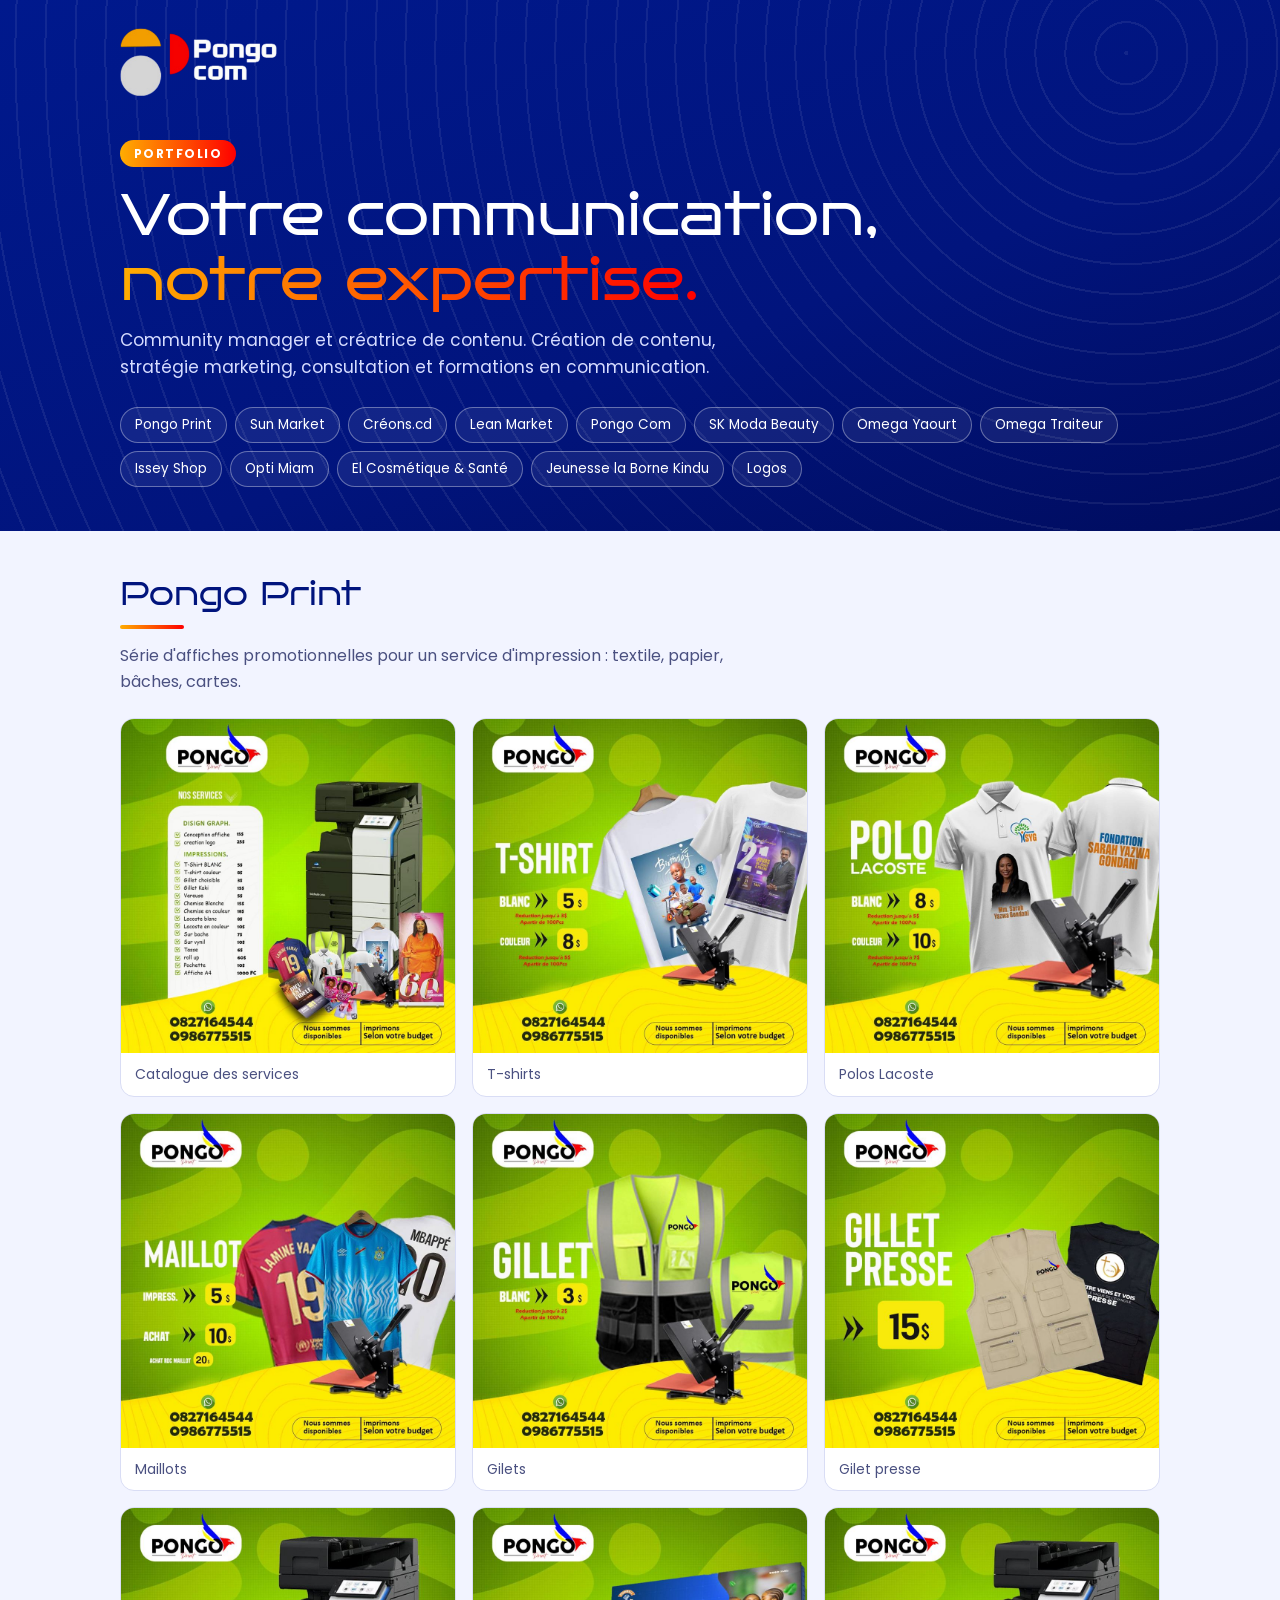
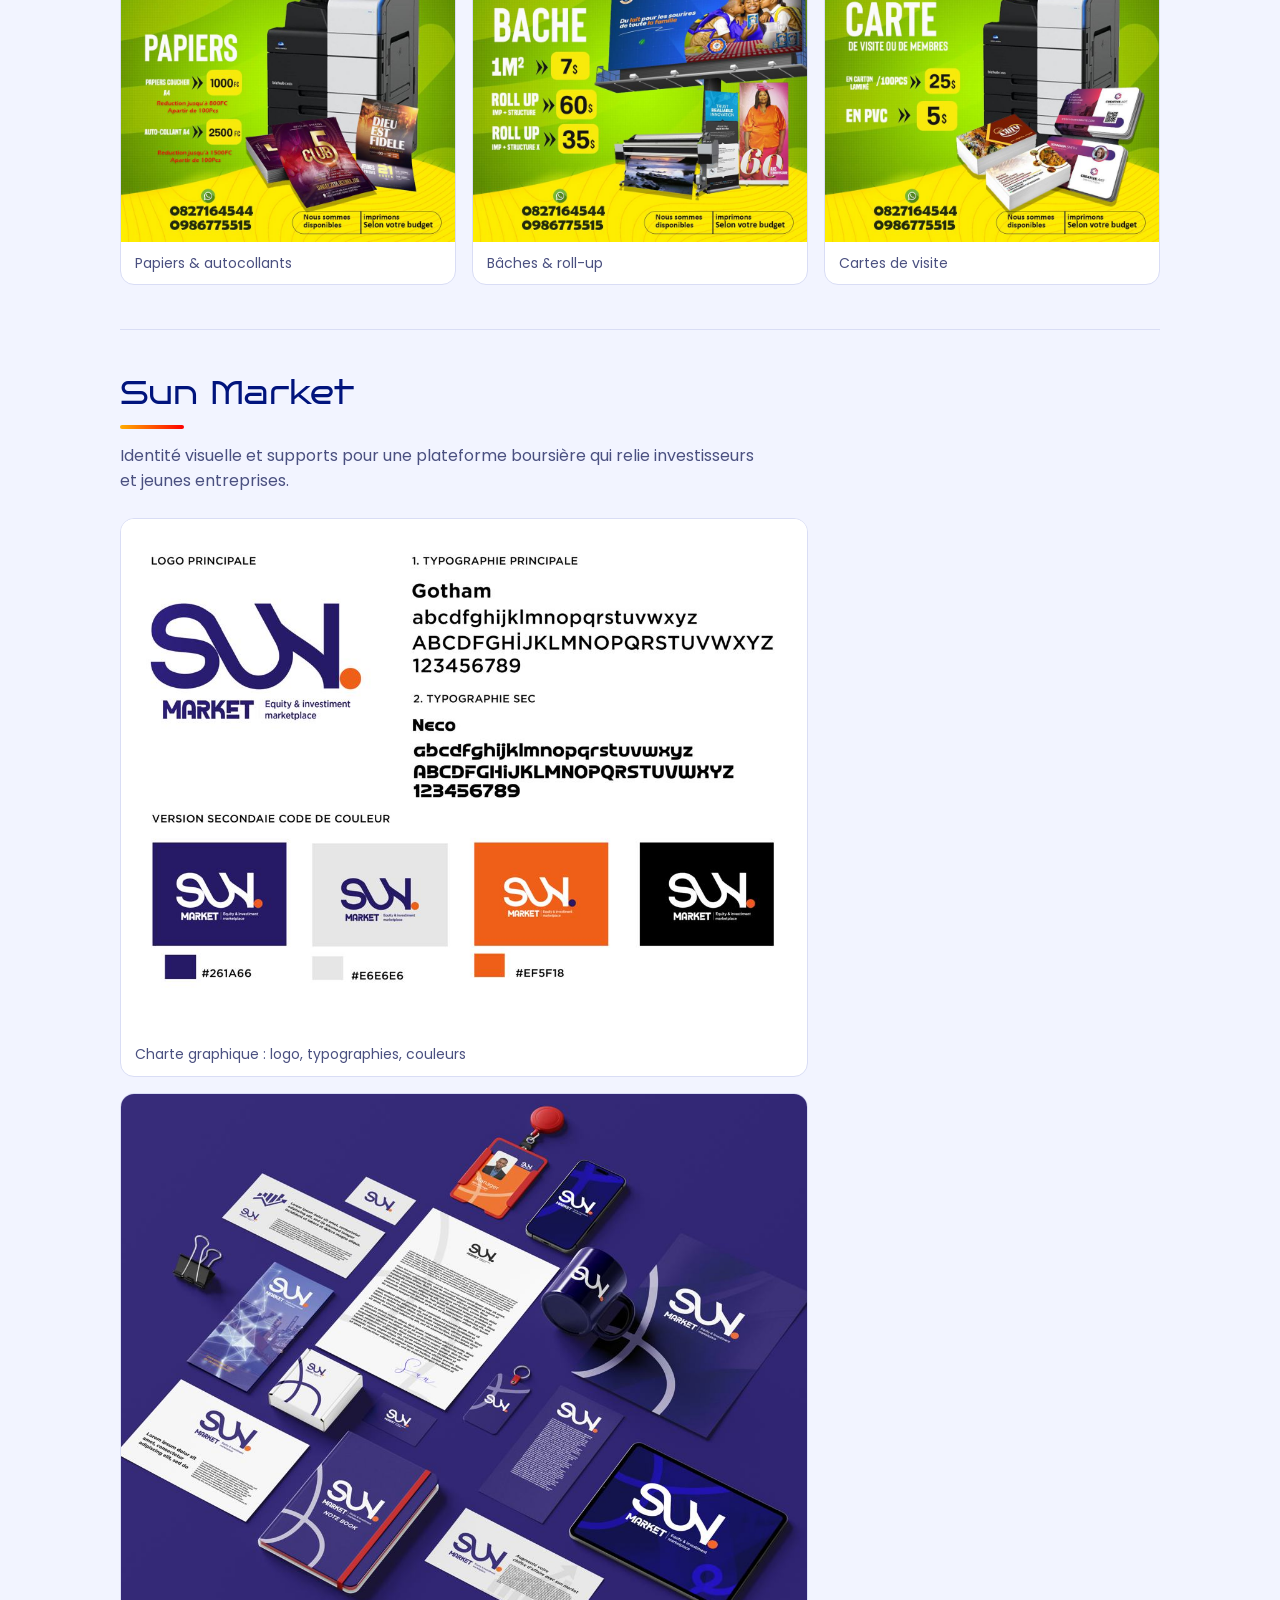
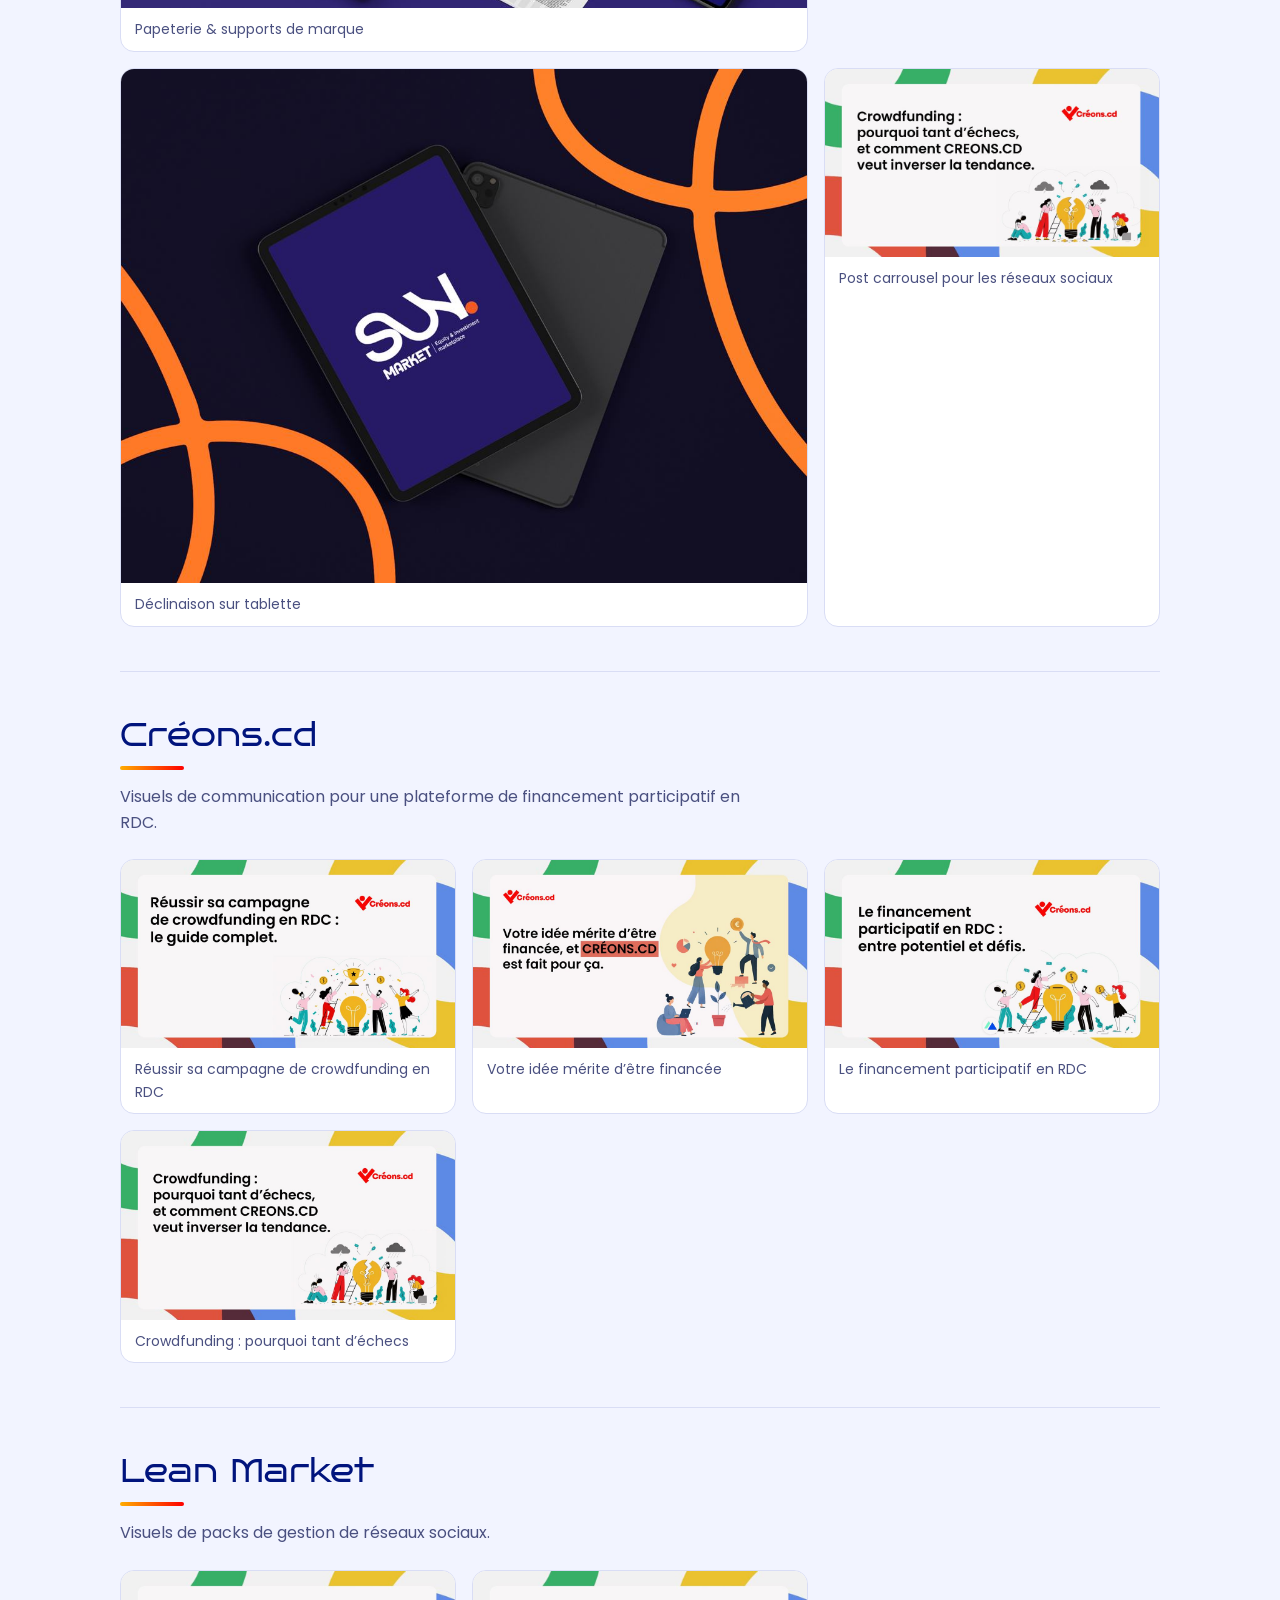
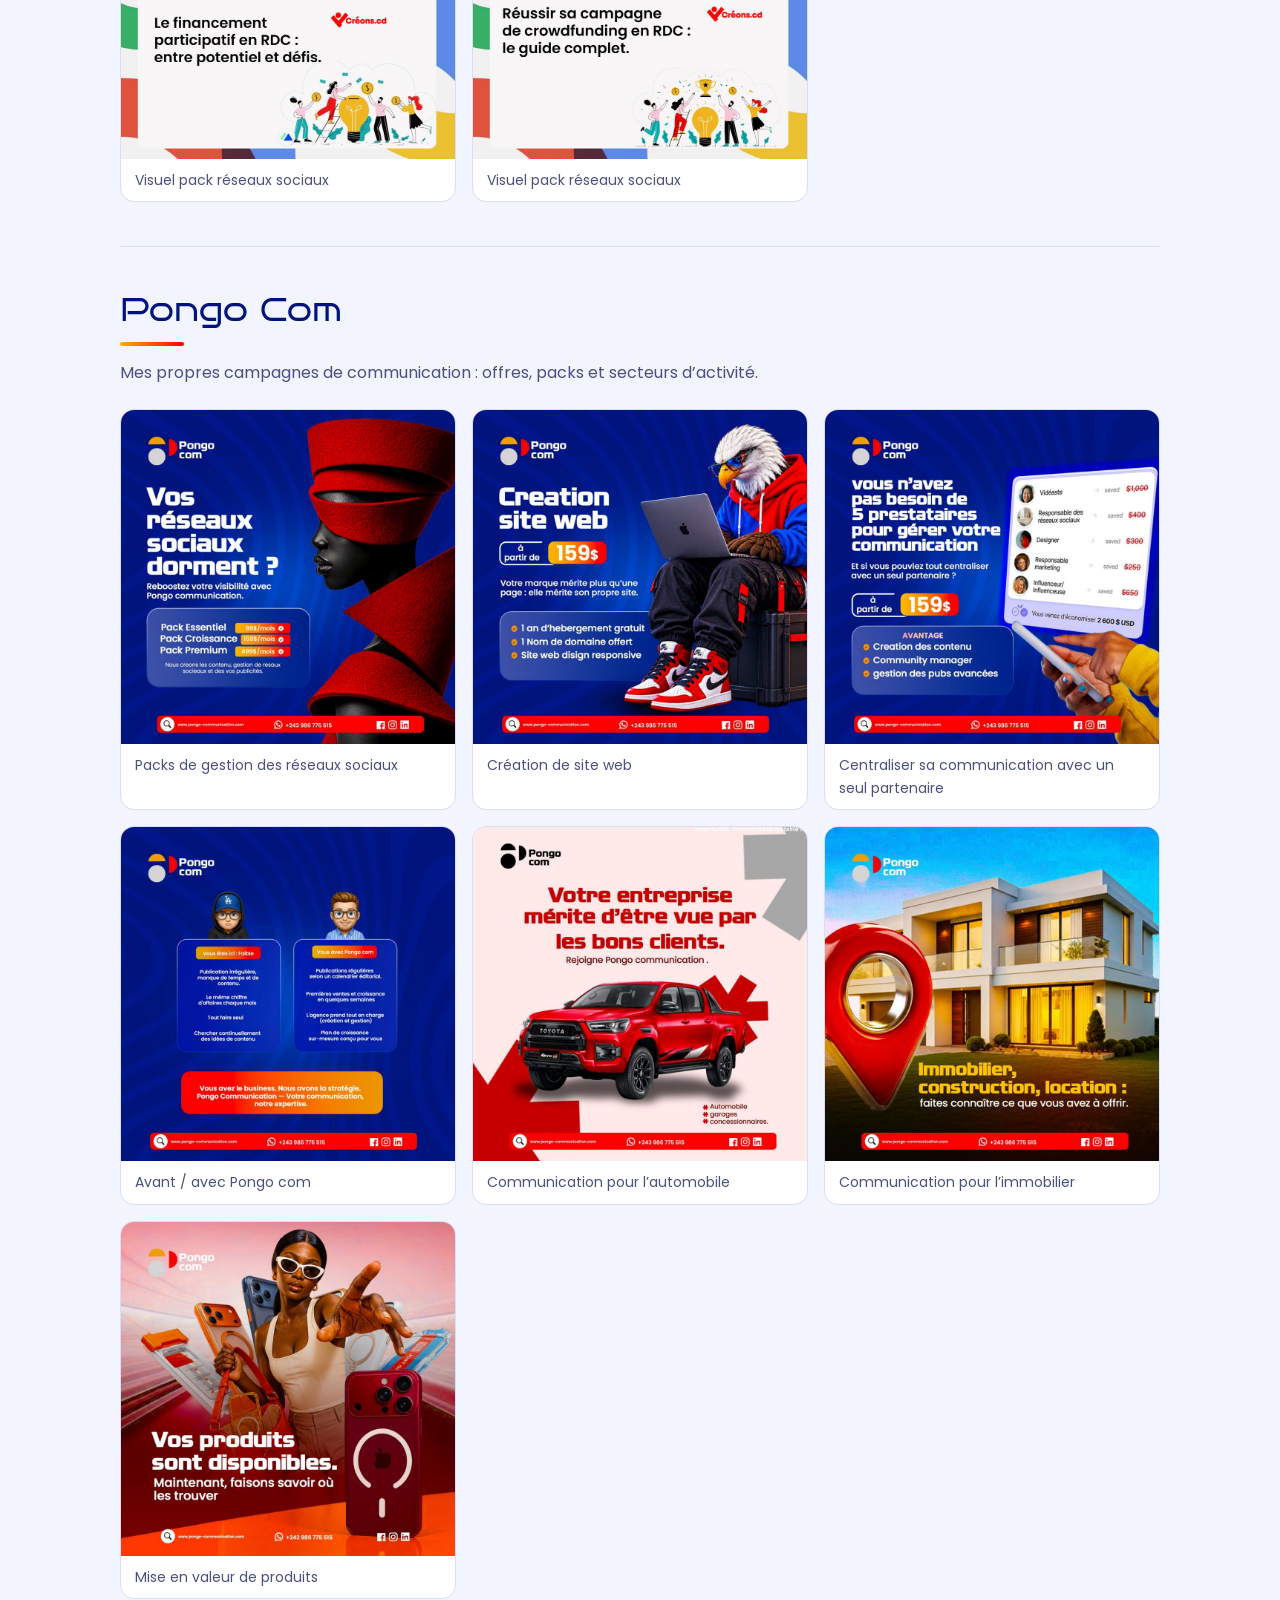
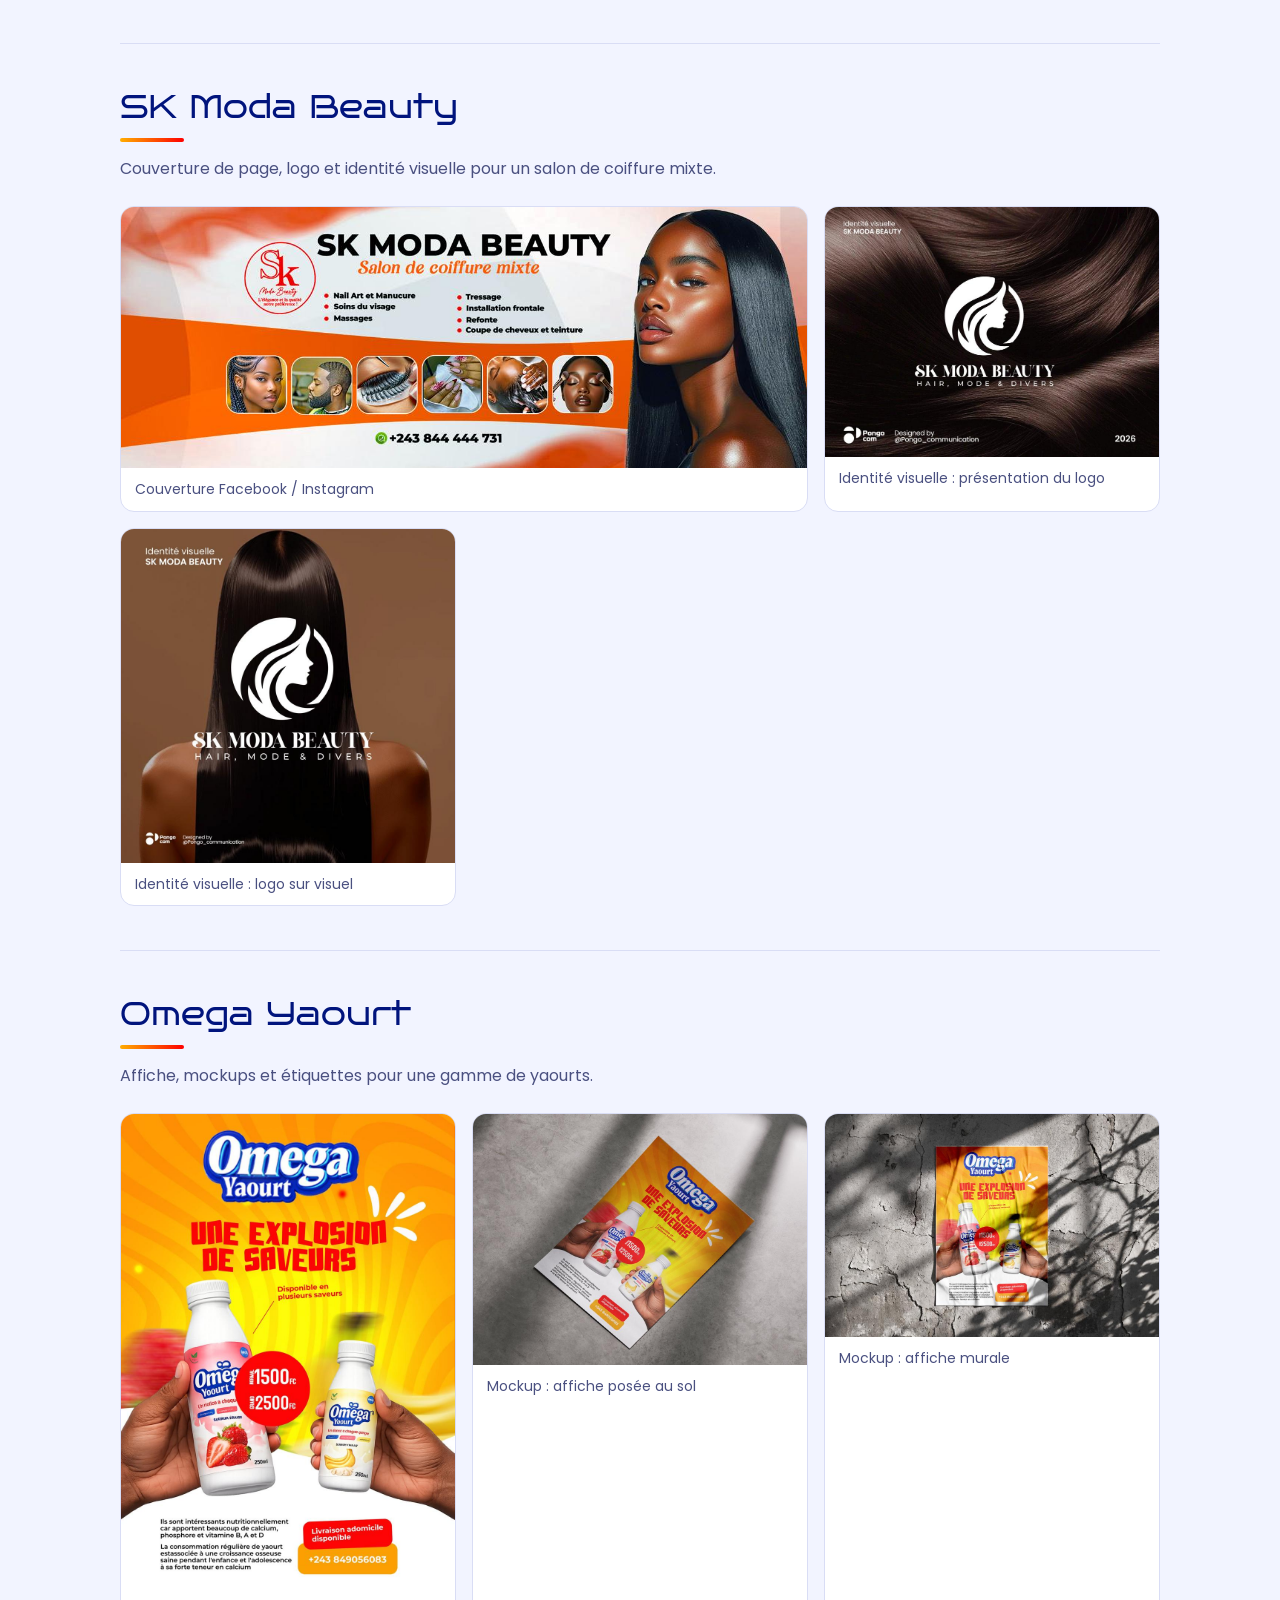
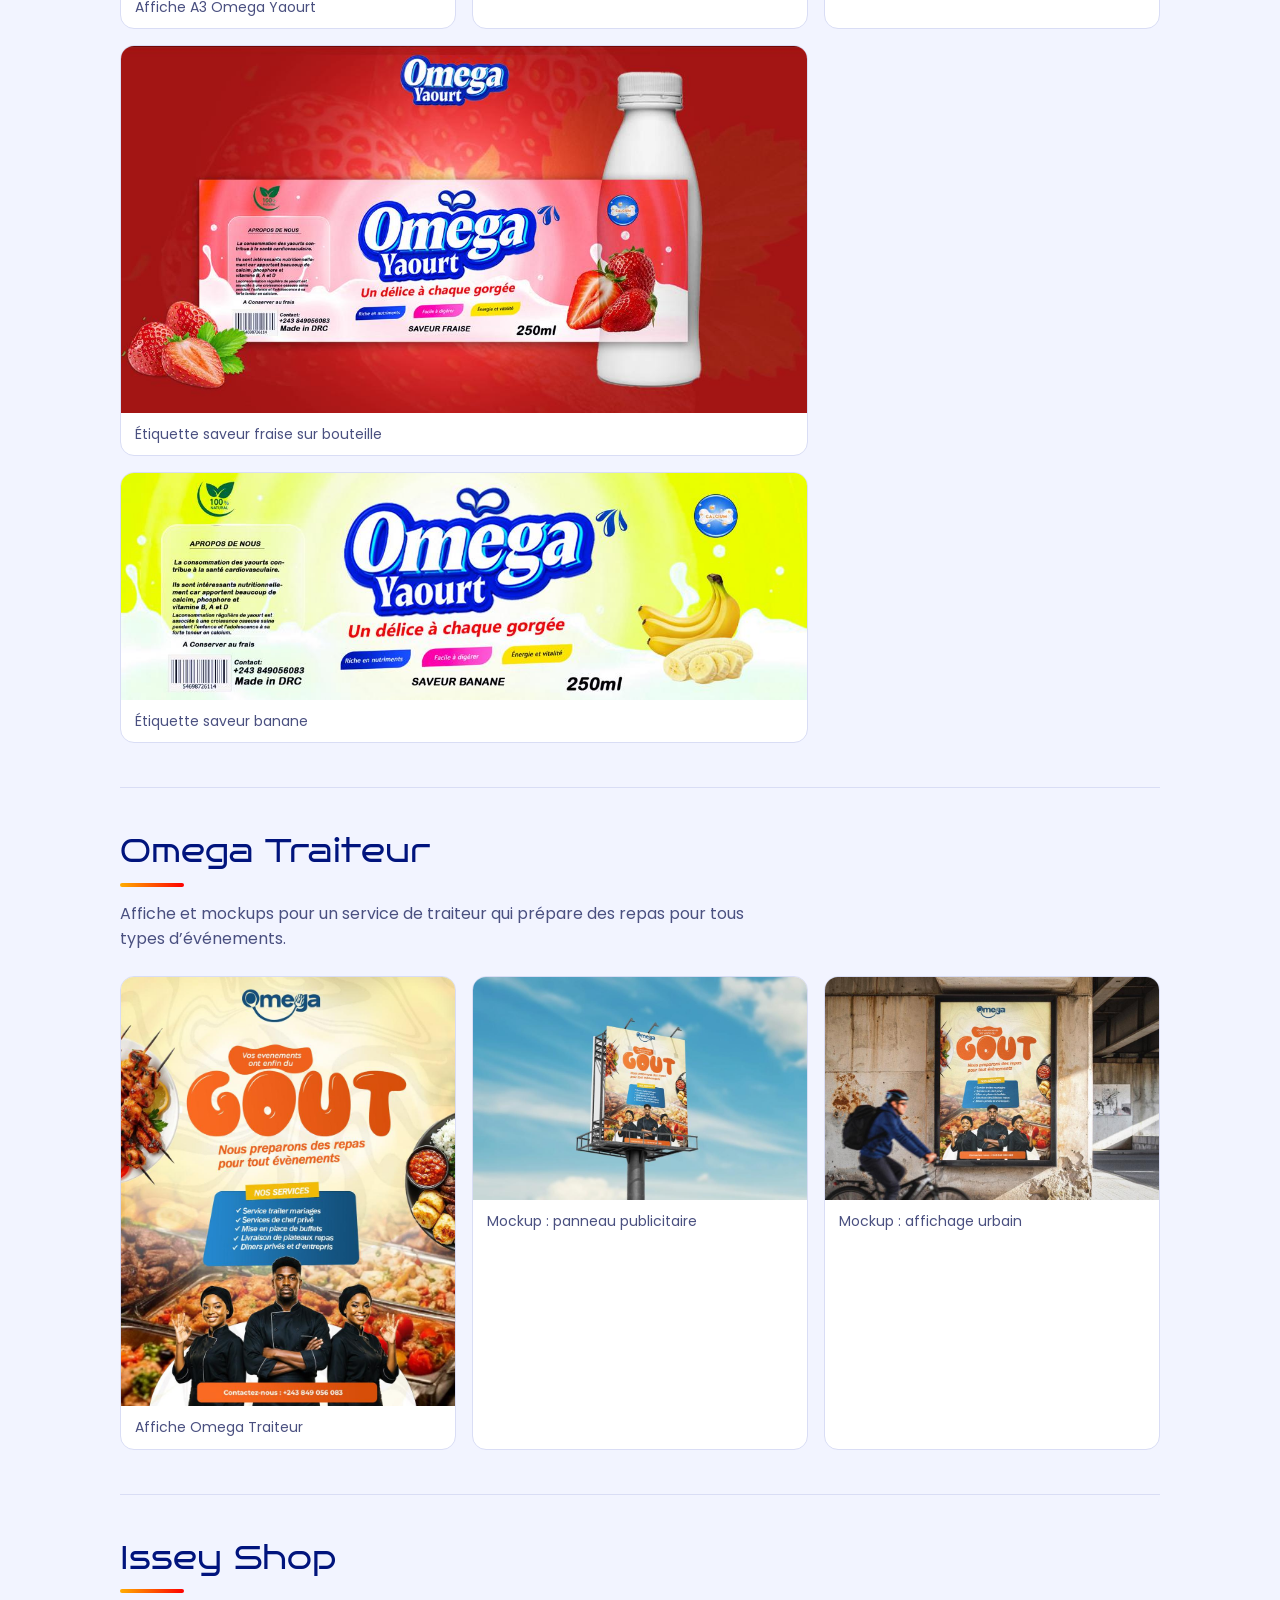
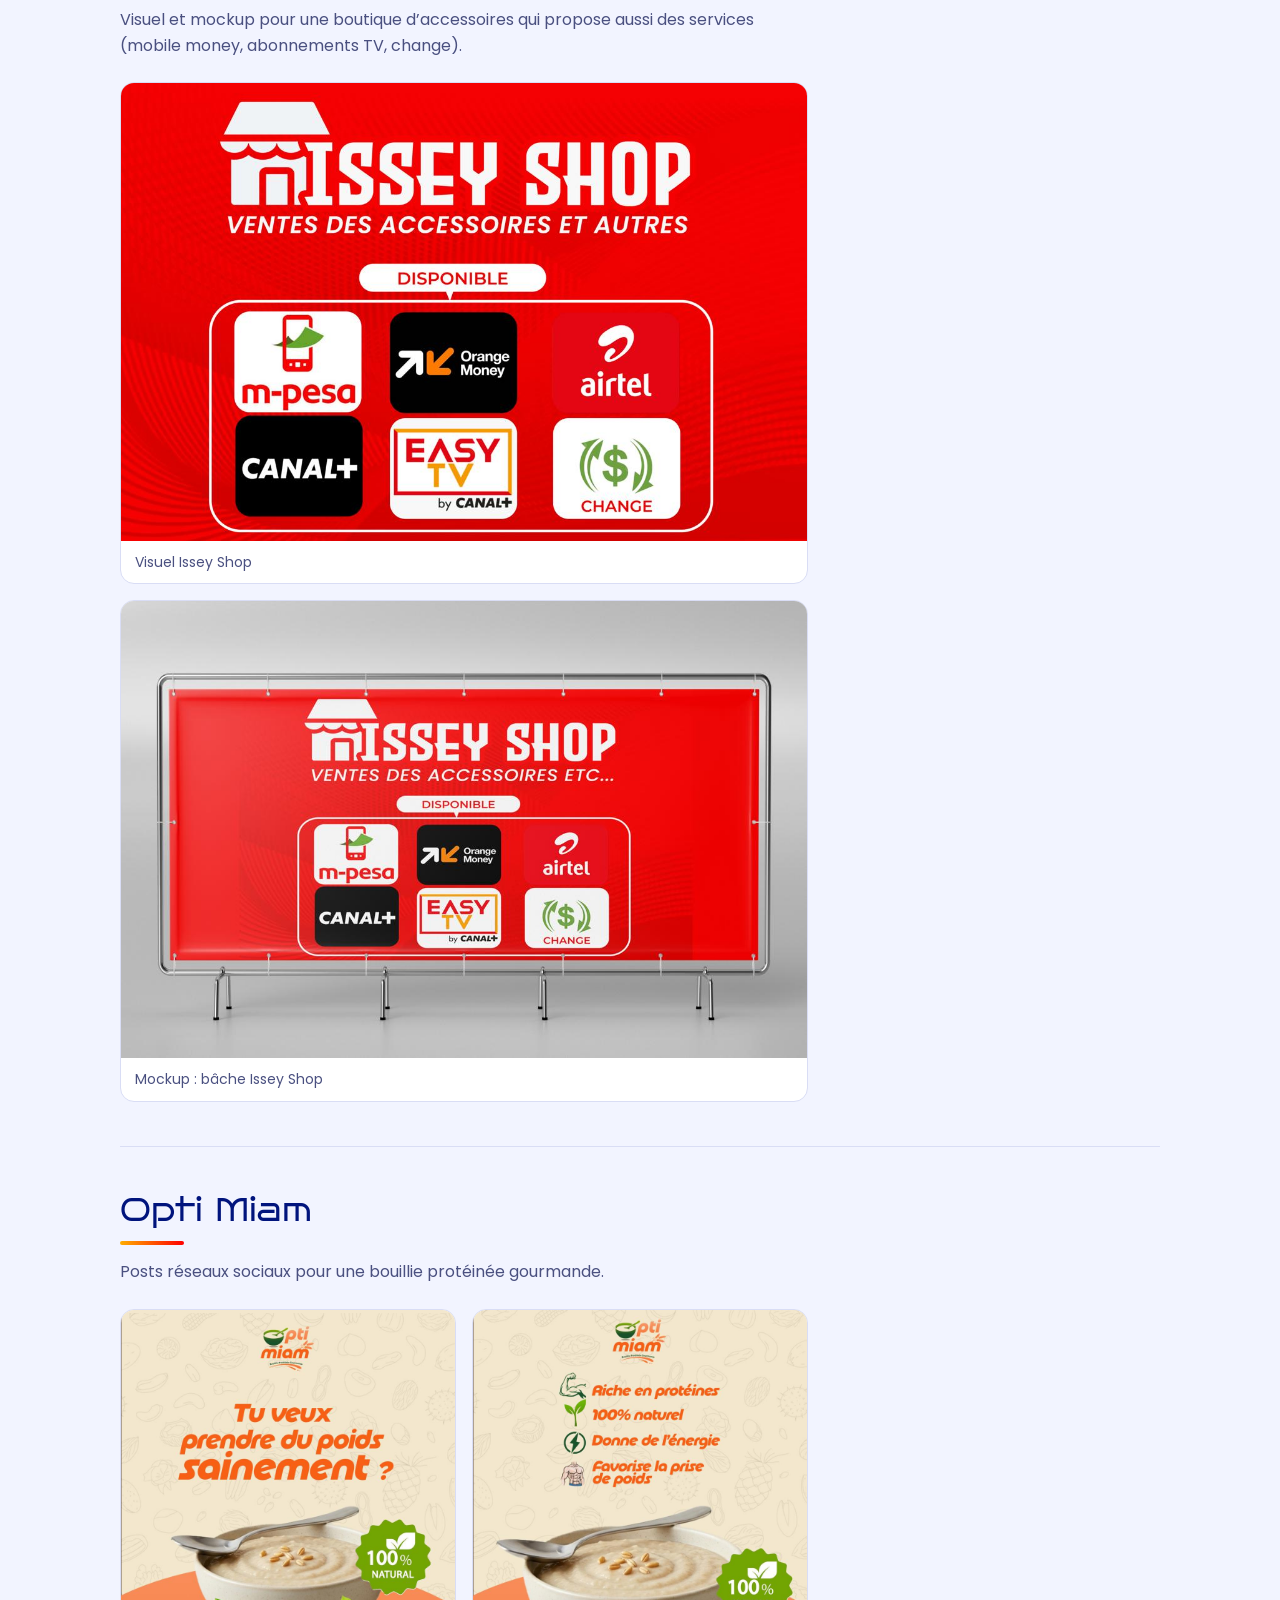
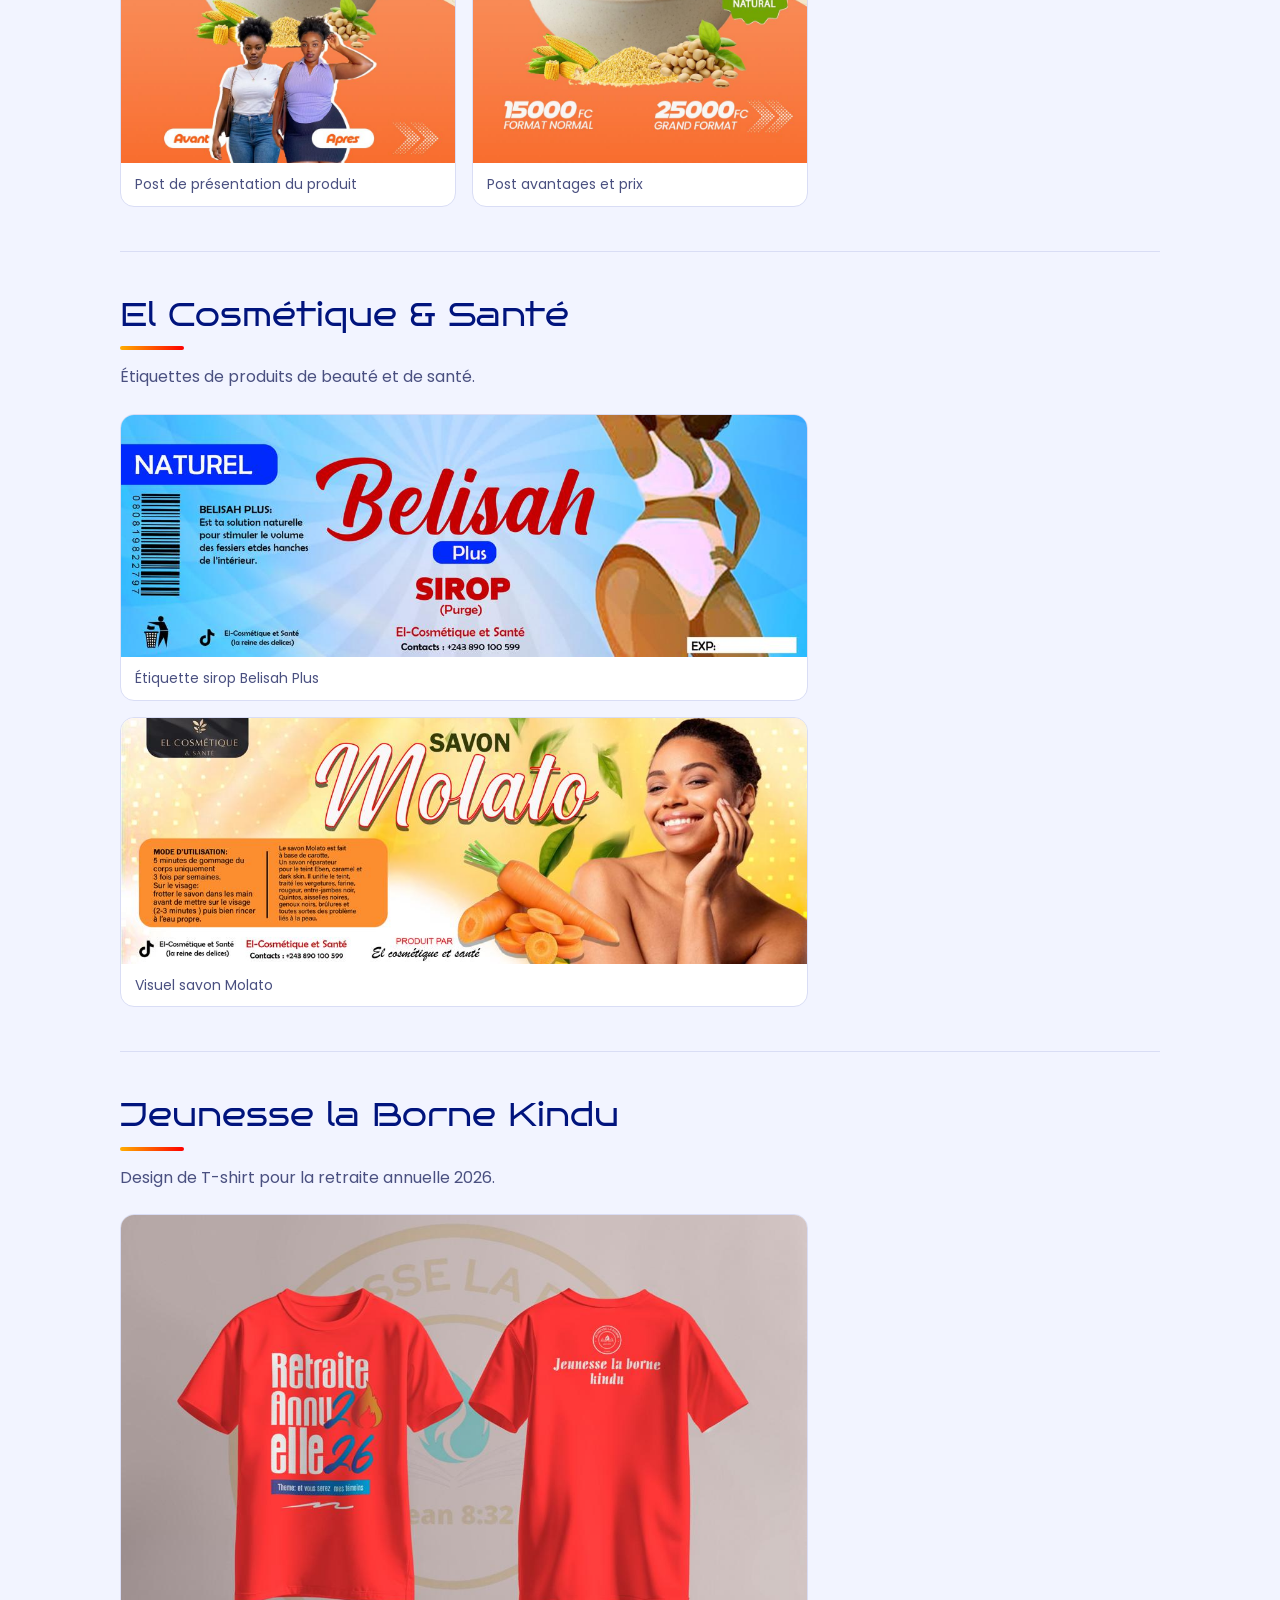
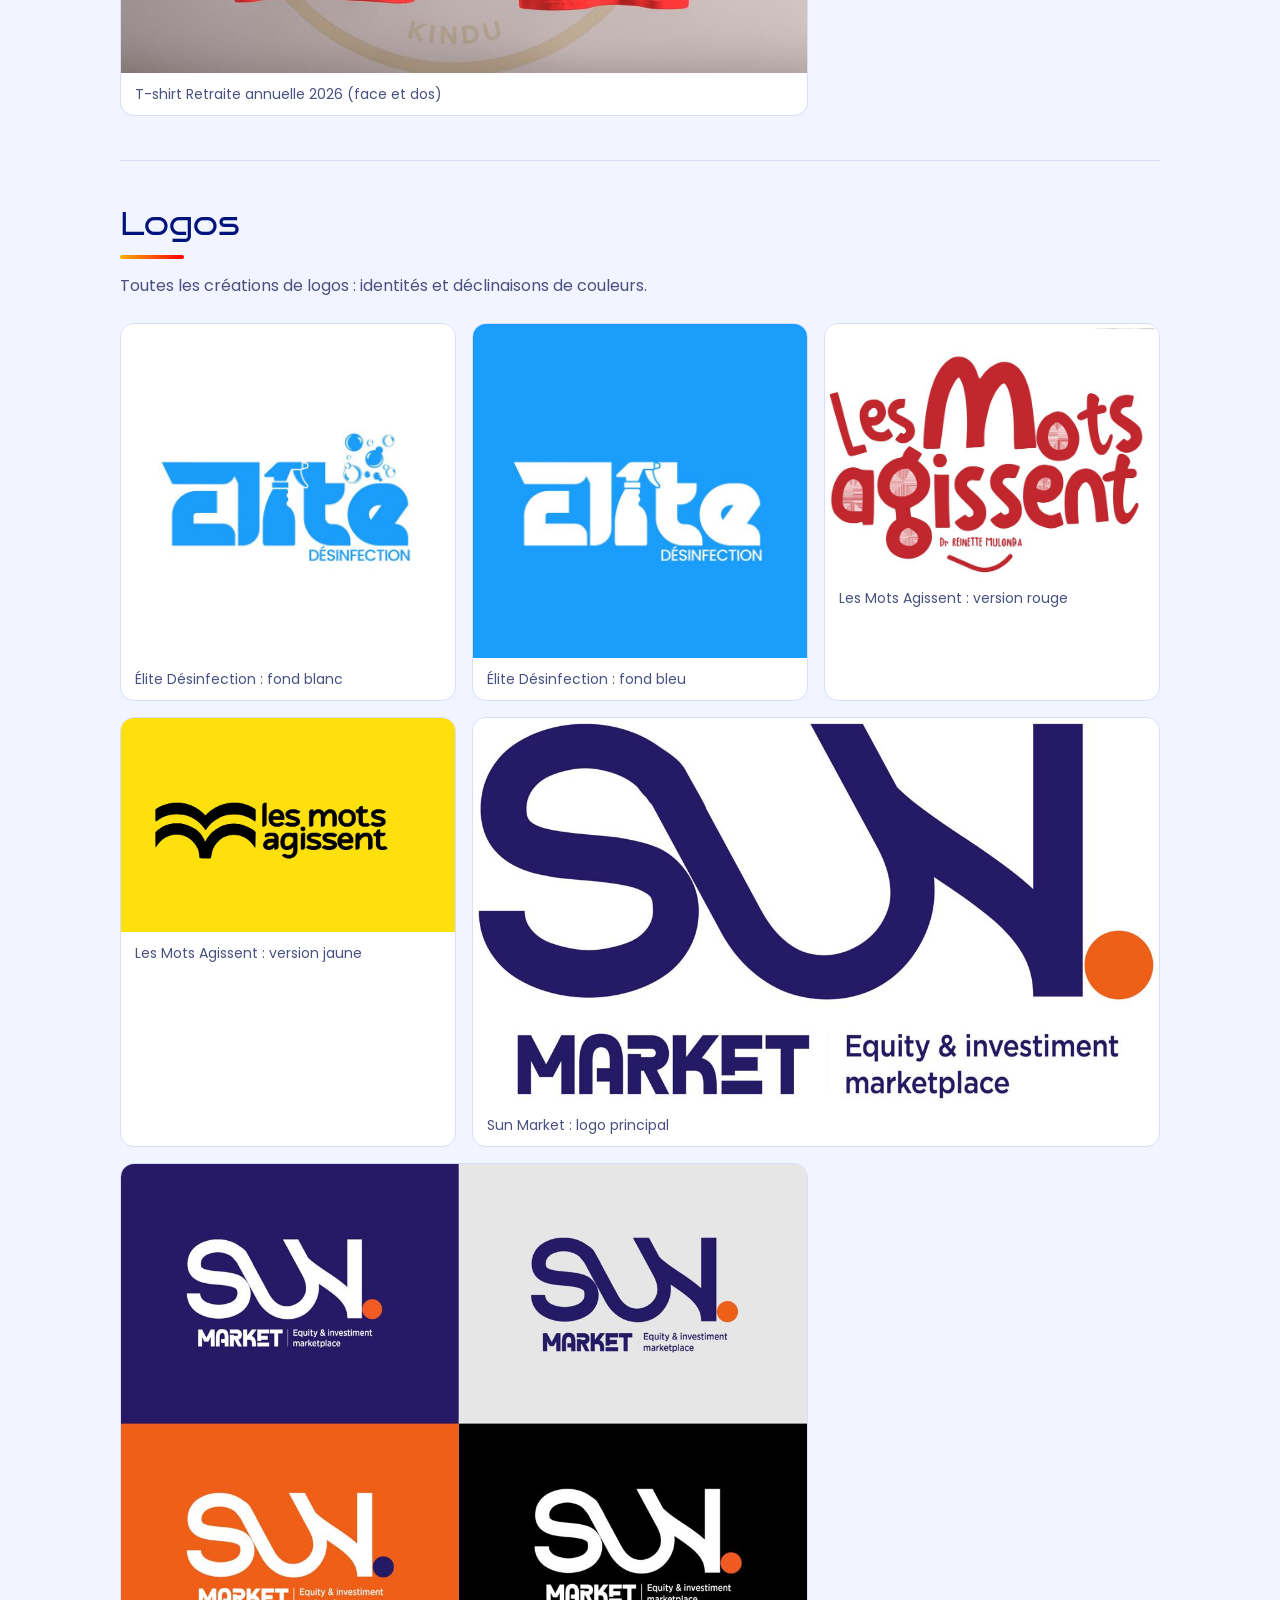
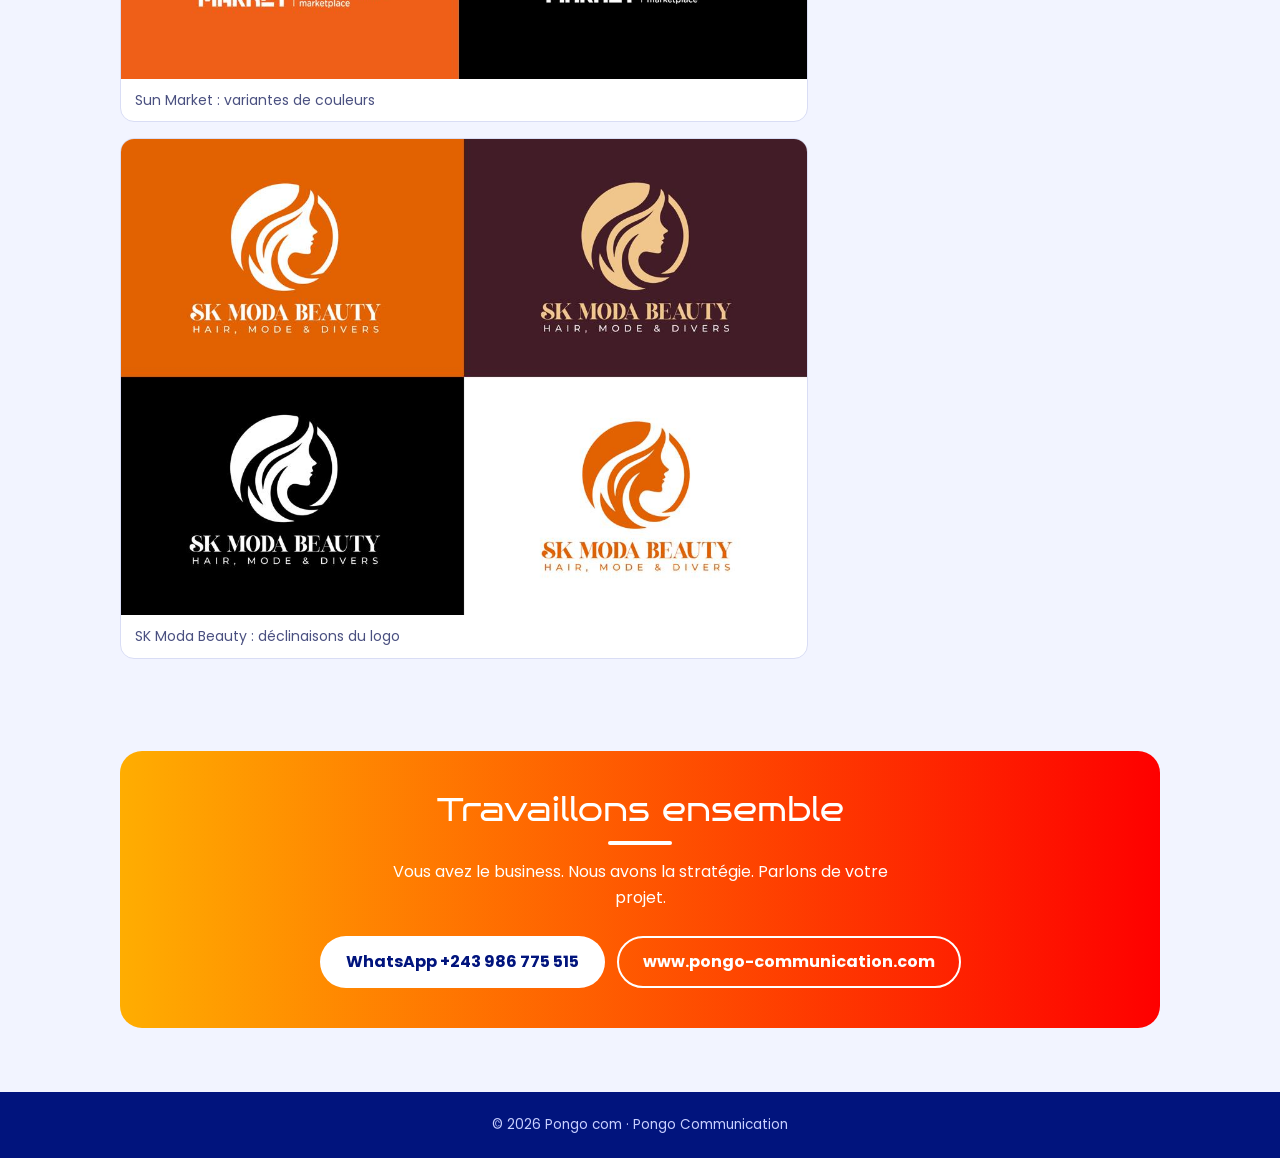
==== portfolio-original.html @ aa7b55eb "Refonte PONGO COM : portfolio-original.html" ====
<!doctype html><html lang="fr"><head><meta charset="utf-8"><link rel="preconnect" href="https://fonts.googleapis.com"><link rel="preconnect" href="https://fonts.gstatic.com" crossorigin><link href="https://fonts.googleapis.com/css2?family=Bruno+Ace&family=Poppins:wght@400;600;700&display=swap" rel="stylesheet">
<meta name="viewport" content="width=device-width, initial-scale=1, viewport-fit=cover">
<title>Portfolio · PONGO COM</title>
<style>
:root{--navy:#01147d;--navy2:#00198d;--orange:#ffad01;--red:#fe0000;--grad:linear-gradient(90deg,#ffad01,#fe0000);--bg:#f2f4ff;--fg:#0b1033;--mut:#4a5080;--card:#fff;--line:#d9ddf5;--h2:#01147d;--disp:"Bruno Ace","Orbitron",system-ui,sans-serif;color-scheme:light;box-sizing:border-box;padding-top:env(safe-area-inset-top,0px);padding-bottom:env(safe-area-inset-bottom,0px)}
@media (prefers-color-scheme:dark){:root:not([data-theme="light"]){--bg:#050a33;--fg:#eef0ff;--mut:#a9b0e0;--card:#0b1250;--line:#1b2580;--h2:#fff;color-scheme:dark}}
:root[data-theme="dark"]{--bg:#050a33;--fg:#eef0ff;--mut:#a9b0e0;--card:#0b1250;--line:#1b2580;--h2:#fff;color-scheme:dark}
*{box-sizing:border-box}html{background:var(--navy);scroll-padding-top:env(safe-area-inset-top,0px);scroll-behavior:smooth}
body{margin:0;background:var(--bg);color:var(--fg);font:16px/1.6 Poppins,system-ui,-apple-system,"Segoe UI",Roboto,sans-serif}
.w{max-width:1080px;margin:0 auto;padding:0 20px}
.top{background:repeating-radial-gradient(circle at 88% 10%,rgba(255,255,255,.07) 0 2px,transparent 2px 30px),linear-gradient(160deg,var(--navy2),var(--navy) 60%,#000c5e);color:#fff;padding:0 0 8px}
.top .w{padding-top:28px;padding-bottom:36px}
.logo{display:block;height:68px;width:auto}
.tag{display:inline-block;background:var(--grad);color:#fff;font-weight:700;font-size:12px;padding:4px 14px;border-radius:99px;letter-spacing:.12em;margin-top:44px}
h1{font:400 clamp(30px,6.4vw,58px)/1.12 var(--disp);margin:16px 0 14px;max-width:820px}
h1 em{font-style:normal;background:var(--grad);-webkit-background-clip:text;background-clip:text;color:transparent}
.lead{font-size:17px;color:#d6dcff;max-width:640px;margin:0}
nav{display:flex;flex-wrap:wrap;gap:8px;margin:26px 0 0}
nav a{color:#fff;text-decoration:none;font-size:13.5px;border:1px solid rgba(255,255,255,.35);padding:6px 14px;border-radius:99px;background:rgba(255,255,255,.07)}
nav a:hover{background:var(--grad);border-color:transparent}
section{padding:44px 0;border-top:1px solid var(--line)}
section:first-of-type{border-top:0}
h2{font:400 clamp(22px,4.6vw,32px)/1.2 var(--disp);margin:0 0 14px;color:var(--h2)}
h2::after{content:"";display:block;width:64px;height:4px;border-radius:4px;background:var(--grad);margin-top:12px}
.sub{color:var(--mut);margin:0 0 24px;max-width:640px}
.grid{display:grid;grid-template-columns:repeat(auto-fill,minmax(250px,1fr));gap:16px}
figure{margin:0;background:var(--card);border:1px solid var(--line);border-radius:14px;overflow:hidden;cursor:zoom-in;transition:transform .15s}
figure:hover{transform:translateY(-3px)}
figure img{display:block;width:100%;height:auto}
figure.wide{grid-column:span 2}
figcaption{padding:10px 14px;font-size:14px;color:var(--mut)}
@media (max-width:620px){figure.wide{grid-column:span 1}}
.cta{text-align:center;padding:48px 0 64px;border-top:0}
.ctabox{background:var(--grad);color:#fff;border-radius:22px;padding:40px 22px}
.ctabox h2{color:#fff}.ctabox h2::after{margin:12px auto 0;background:#fff}
.ctabox p{margin:0 auto 20px;max-width:520px}
.btn{display:inline-block;background:#fff;color:#01147d;text-decoration:none;font-weight:700;padding:13px 26px;border-radius:99px;margin:6px 6px 0}
.btn.alt{background:transparent;color:#fff;border:2px solid #fff;padding:11px 24px}
footer{background:var(--navy);color:#c9d0ff;text-align:center;padding:22px 20px;font-size:13.5px}
#lb{position:fixed;inset:0;background:rgba(0,0,0,.9);display:none;align-items:center;justify-content:center;padding:20px;z-index:50;cursor:zoom-out}
#lb img{max-width:100%;max-height:100%;border-radius:8px}
</style></head><body><header class="top"><div class="w"><img class="logo" alt="Pongo com" src="images/img-01.png">
<span class="tag">PORTFOLIO</span>
<h1>Votre communication, <em>notre expertise.</em></h1>
<p class="lead">Community manager et créatrice de contenu. Création de contenu, stratégie marketing, consultation et formations en communication.</p>
<nav><a href="#pongo-print">Pongo Print</a><a href="#sun-market">Sun Market</a><a href="#creons-cd">Créons.cd</a><a href="#lean-market">Lean Market</a><a href="#pongo-com">Pongo Com</a><a href="#sk-moda-beauty">SK Moda Beauty</a><a href="#omega-yaourt">Omega Yaourt</a><a href="#omega-traiteur">Omega Traiteur</a><a href="#issey-shop">Issey Shop</a><a href="#opti-miam">Opti Miam</a><a href="#el-cosmetique-sante">El Cosmétique & Santé</a><a href="#jeunesse-la-borne-kindu">Jeunesse la Borne Kindu</a><a href="#logos">Logos</a></nav></div></header>
<div class="w">
<section id="pongo-print"><h2>Pongo Print</h2><p class="sub">Série d'affiches promotionnelles pour un service d'impression : textile, papier, bâches, cartes.</p><div class="grid"><figure class=""><img loading="lazy" src="images/img-02.jpg" alt="Catalogue des services"><figcaption>Catalogue des services</figcaption></figure><figure class=""><img loading="lazy" src="images/img-03.jpg" alt="T-shirts"><figcaption>T-shirts</figcaption></figure><figure class=""><img loading="lazy" src="images/img-04.jpg" alt="Polos Lacoste"><figcaption>Polos Lacoste</figcaption></figure><figure class=""><img loading="lazy" src="images/img-05.jpg" alt="Maillots"><figcaption>Maillots</figcaption></figure><figure class=""><img loading="lazy" src="images/img-06.jpg" alt="Gilets"><figcaption>Gilets</figcaption></figure><figure class=""><img loading="lazy" src="images/img-07.jpg" alt="Gilet presse"><figcaption>Gilet presse</figcaption></figure><figure class=""><img loading="lazy" src="images/img-08.jpg" alt="Papiers & autocollants"><figcaption>Papiers & autocollants</figcaption></figure><figure class=""><img loading="lazy" src="images/img-09.jpg" alt="Bâches & roll-up"><figcaption>Bâches & roll-up</figcaption></figure><figure class=""><img loading="lazy" src="images/img-10.jpg" alt="Cartes de visite"><figcaption>Cartes de visite</figcaption></figure></div></section>
<section id="sun-market"><h2>Sun Market</h2><p class="sub">Identité visuelle et supports pour une plateforme boursière qui relie investisseurs et jeunes entreprises.</p><div class="grid"><figure class="wide"><img loading="lazy" src="images/img-11.jpg" alt="Charte graphique : logo, typographies, couleurs"><figcaption>Charte graphique : logo, typographies, couleurs</figcaption></figure><figure class="wide"><img loading="lazy" src="images/img-12.jpg" alt="Papeterie & supports de marque"><figcaption>Papeterie & supports de marque</figcaption></figure><figure class="wide"><img loading="lazy" src="images/img-13.jpg" alt="Déclinaison sur tablette"><figcaption>Déclinaison sur tablette</figcaption></figure><figure class=""><img loading="lazy" src="images/img-15.jpg" alt="Post carrousel pour les réseaux sociaux"><figcaption>Post carrousel pour les réseaux sociaux</figcaption></figure></div></section>
<section id="creons-cd"><h2>Créons.cd</h2><p class="sub">Visuels de communication pour une plateforme de financement participatif en RDC.</p><div class="grid"><figure><img loading="lazy" src="images/img-16.jpg" alt="Réussir sa campagne de crowdfunding en RDC"><figcaption>Réussir sa campagne de crowdfunding en RDC</figcaption></figure><figure><img loading="lazy" src="images/img-17.jpg" alt="Votre idée mérite d’être financée"><figcaption>Votre idée mérite d’être financée</figcaption></figure><figure><img loading="lazy" src="images/img-18.jpg" alt="Le financement participatif en RDC"><figcaption>Le financement participatif en RDC</figcaption></figure><figure><img loading="lazy" src="images/img-19.jpg" alt="Crowdfunding : pourquoi tant d’échecs"><figcaption>Crowdfunding : pourquoi tant d’échecs</figcaption></figure></div></section>
<section id="lean-market"><h2>Lean Market</h2><p class="sub">Visuels de packs de gestion de réseaux sociaux.</p><div class="grid"><figure class=""><img loading="lazy" src="images/img-20.jpg" alt="Visuel pack réseaux sociaux"><figcaption>Visuel pack réseaux sociaux</figcaption></figure><figure class=""><img loading="lazy" src="images/img-21.jpg" alt="Visuel pack réseaux sociaux"><figcaption>Visuel pack réseaux sociaux</figcaption></figure></div></section>
<section id="pongo-com"><h2>Pongo Com</h2><p class="sub">Mes propres campagnes de communication : offres, packs et secteurs d’activité.</p><div class="grid"><figure class=""><img loading="lazy" src="images/img-22.jpg" alt="Packs de gestion des réseaux sociaux"><figcaption>Packs de gestion des réseaux sociaux</figcaption></figure><figure class=""><img loading="lazy" src="images/img-23.jpg" alt="Création de site web"><figcaption>Création de site web</figcaption></figure><figure class=""><img loading="lazy" src="images/img-24.jpg" alt="Centraliser sa communication avec un seul partenaire"><figcaption>Centraliser sa communication avec un seul partenaire</figcaption></figure><figure class=""><img loading="lazy" src="images/img-25.jpg" alt="Avant / avec Pongo com"><figcaption>Avant / avec Pongo com</figcaption></figure><figure class=""><img loading="lazy" src="images/img-26.jpg" alt="Communication pour l’automobile"><figcaption>Communication pour l’automobile</figcaption></figure><figure class=""><img loading="lazy" src="images/img-27.jpg" alt="Communication pour l’immobilier"><figcaption>Communication pour l’immobilier</figcaption></figure><figure class=""><img loading="lazy" src="images/img-28.jpg" alt="Mise en valeur de produits"><figcaption>Mise en valeur de produits</figcaption></figure></div></section>
<section id="sk-moda-beauty"><h2>SK Moda Beauty</h2><p class="sub">Couverture de page, logo et identité visuelle pour un salon de coiffure mixte.</p><div class="grid"><figure class="wide"><img loading="lazy" src="images/img-29.jpg" alt="Couverture Facebook / Instagram"><figcaption>Couverture Facebook / Instagram</figcaption></figure><figure class=""><img loading="lazy" src="images/img-31.jpg" alt="Identité visuelle : présentation du logo"><figcaption>Identité visuelle : présentation du logo</figcaption></figure><figure class=""><img loading="lazy" src="images/img-32.jpg" alt="Identité visuelle : logo sur visuel"><figcaption>Identité visuelle : logo sur visuel</figcaption></figure></div></section>
<section id="omega-yaourt"><h2>Omega Yaourt</h2><p class="sub">Affiche, mockups et étiquettes pour une gamme de yaourts.</p><div class="grid"><figure class=""><img loading="lazy" src="images/img-33.jpg" alt="Affiche A3 Omega Yaourt"><figcaption>Affiche A3 Omega Yaourt</figcaption></figure><figure><img loading="lazy" src="images/img-41.jpg" alt="Mockup : affiche posée au sol"><figcaption>Mockup : affiche posée au sol</figcaption></figure><figure><img loading="lazy" src="images/img-42.jpg" alt="Mockup : affiche murale"><figcaption>Mockup : affiche murale</figcaption></figure><figure class="wide"><img loading="lazy" src="images/img-43.jpg" alt="Étiquette saveur fraise sur bouteille"><figcaption>Étiquette saveur fraise sur bouteille</figcaption></figure><figure class="wide"><img loading="lazy" src="images/img-44.jpg" alt="Étiquette saveur banane"><figcaption>Étiquette saveur banane</figcaption></figure></div></section>
<section id="omega-traiteur"><h2>Omega Traiteur</h2><p class="sub">Affiche et mockups pour un service de traiteur qui prépare des repas pour tous types d’événements.</p><div class="grid"><figure><img loading="lazy" src="images/img-45.jpg" alt="Affiche Omega Traiteur"><figcaption>Affiche Omega Traiteur</figcaption></figure><figure><img loading="lazy" src="images/img-46.jpg" alt="Mockup : panneau publicitaire"><figcaption>Mockup : panneau publicitaire</figcaption></figure><figure><img loading="lazy" src="images/img-47.jpg" alt="Mockup : affichage urbain"><figcaption>Mockup : affichage urbain</figcaption></figure></div></section>
<section id="issey-shop"><h2>Issey Shop</h2><p class="sub">Visuel et mockup pour une boutique d’accessoires qui propose aussi des services (mobile money, abonnements TV, change).</p><div class="grid"><figure class="wide"><img loading="lazy" src="images/img-48.jpg" alt="Visuel Issey Shop"><figcaption>Visuel Issey Shop</figcaption></figure><figure class="wide"><img loading="lazy" src="images/img-49.jpg" alt="Mockup : bâche Issey Shop"><figcaption>Mockup : bâche Issey Shop</figcaption></figure></div></section>
<section id="opti-miam"><h2>Opti Miam</h2><p class="sub">Posts réseaux sociaux pour une bouillie protéinée gourmande.</p><div class="grid"><figure class=""><img loading="lazy" src="images/img-34.jpg" alt="Post de présentation du produit"><figcaption>Post de présentation du produit</figcaption></figure><figure class=""><img loading="lazy" src="images/img-35.jpg" alt="Post avantages et prix"><figcaption>Post avantages et prix</figcaption></figure></div></section>
<section id="el-cosmetique-sante"><h2>El Cosmétique & Santé</h2><p class="sub">Étiquettes de produits de beauté et de santé.</p><div class="grid"><figure class="wide"><img loading="lazy" src="images/img-38.jpg" alt="Étiquette sirop Belisah Plus"><figcaption>Étiquette sirop Belisah Plus</figcaption></figure><figure class="wide"><img loading="lazy" src="images/img-39.jpg" alt="Visuel savon Molato"><figcaption>Visuel savon Molato</figcaption></figure></div></section>
<section id="jeunesse-la-borne-kindu"><h2>Jeunesse la Borne Kindu</h2><p class="sub">Design de T-shirt pour la retraite annuelle 2026.</p><div class="grid"><figure class="wide"><img loading="lazy" src="images/img-40.jpg" alt="T-shirt Retraite annuelle 2026 (face et dos)"><figcaption>T-shirt Retraite annuelle 2026 (face et dos)</figcaption></figure></div></section>
<section id="logos"><h2>Logos</h2><p class="sub">Toutes les créations de logos : identités et déclinaisons de couleurs.</p><div class="grid"><figure class=""><img loading="lazy" src="images/img-36.jpg" alt="Élite Désinfection : fond blanc"><figcaption>Élite Désinfection : fond blanc</figcaption></figure><figure class=""><img loading="lazy" src="images/img-37.jpg" alt="Élite Désinfection : fond bleu"><figcaption>Élite Désinfection : fond bleu</figcaption></figure><figure><img loading="lazy" src="images/img-50.jpg" alt="Les Mots Agissent : version rouge"><figcaption>Les Mots Agissent : version rouge</figcaption></figure><figure><img loading="lazy" src="images/img-51.jpg" alt="Les Mots Agissent : version jaune"><figcaption>Les Mots Agissent : version jaune</figcaption></figure><figure class="wide"><img loading="lazy" src="images/img-52.jpg" alt="Sun Market : logo principal"><figcaption>Sun Market : logo principal</figcaption></figure><figure class="wide"><img loading="lazy" src="images/img-14.jpg" alt="Sun Market : variantes de couleurs"><figcaption>Sun Market : variantes de couleurs</figcaption></figure><figure class="wide"><img loading="lazy" src="images/img-30.jpg" alt="SK Moda Beauty : déclinaisons du logo"><figcaption>SK Moda Beauty : déclinaisons du logo</figcaption></figure></div></section>
<section class="cta"><div class="ctabox"><h2>Travaillons ensemble</h2><p>Vous avez le business. Nous avons la stratégie. Parlons de votre projet.</p><a class="btn" href="https://wa.me/243986775515">WhatsApp +243 986 775 515</a><a class="btn alt" href="https://www.pongo-communication.com">www.pongo-communication.com</a></div></section>
</div><footer>© 2026 Pongo com · Pongo Communication</footer><div id="lb"><img alt=""></div>
<script>
var lb=document.getElementById('lb'),li=lb.querySelector('img');
document.querySelectorAll('figure img').forEach(function(i){i.parentNode.addEventListener('click',function(){li.src=i.src;lb.style.display='flex'})});
lb.addEventListener('click',function(){lb.style.display='none'});
</script></body></html>
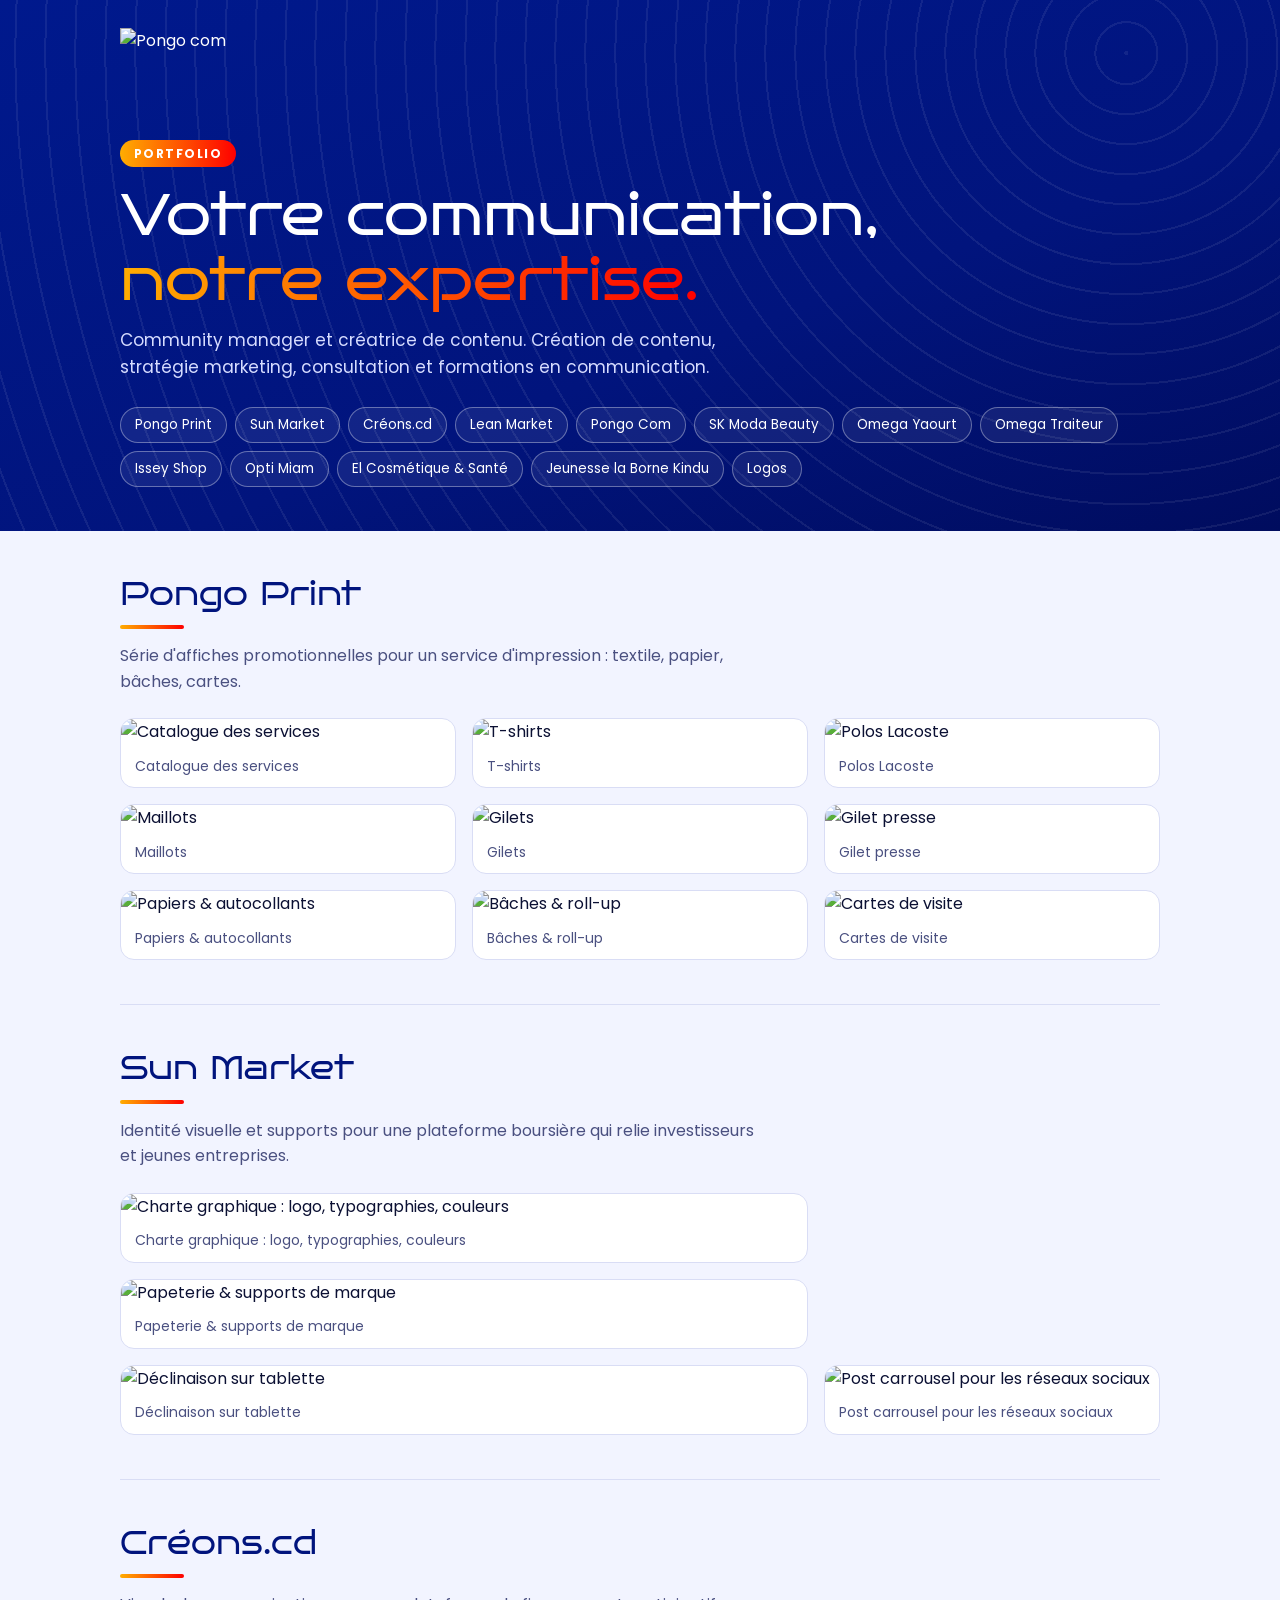
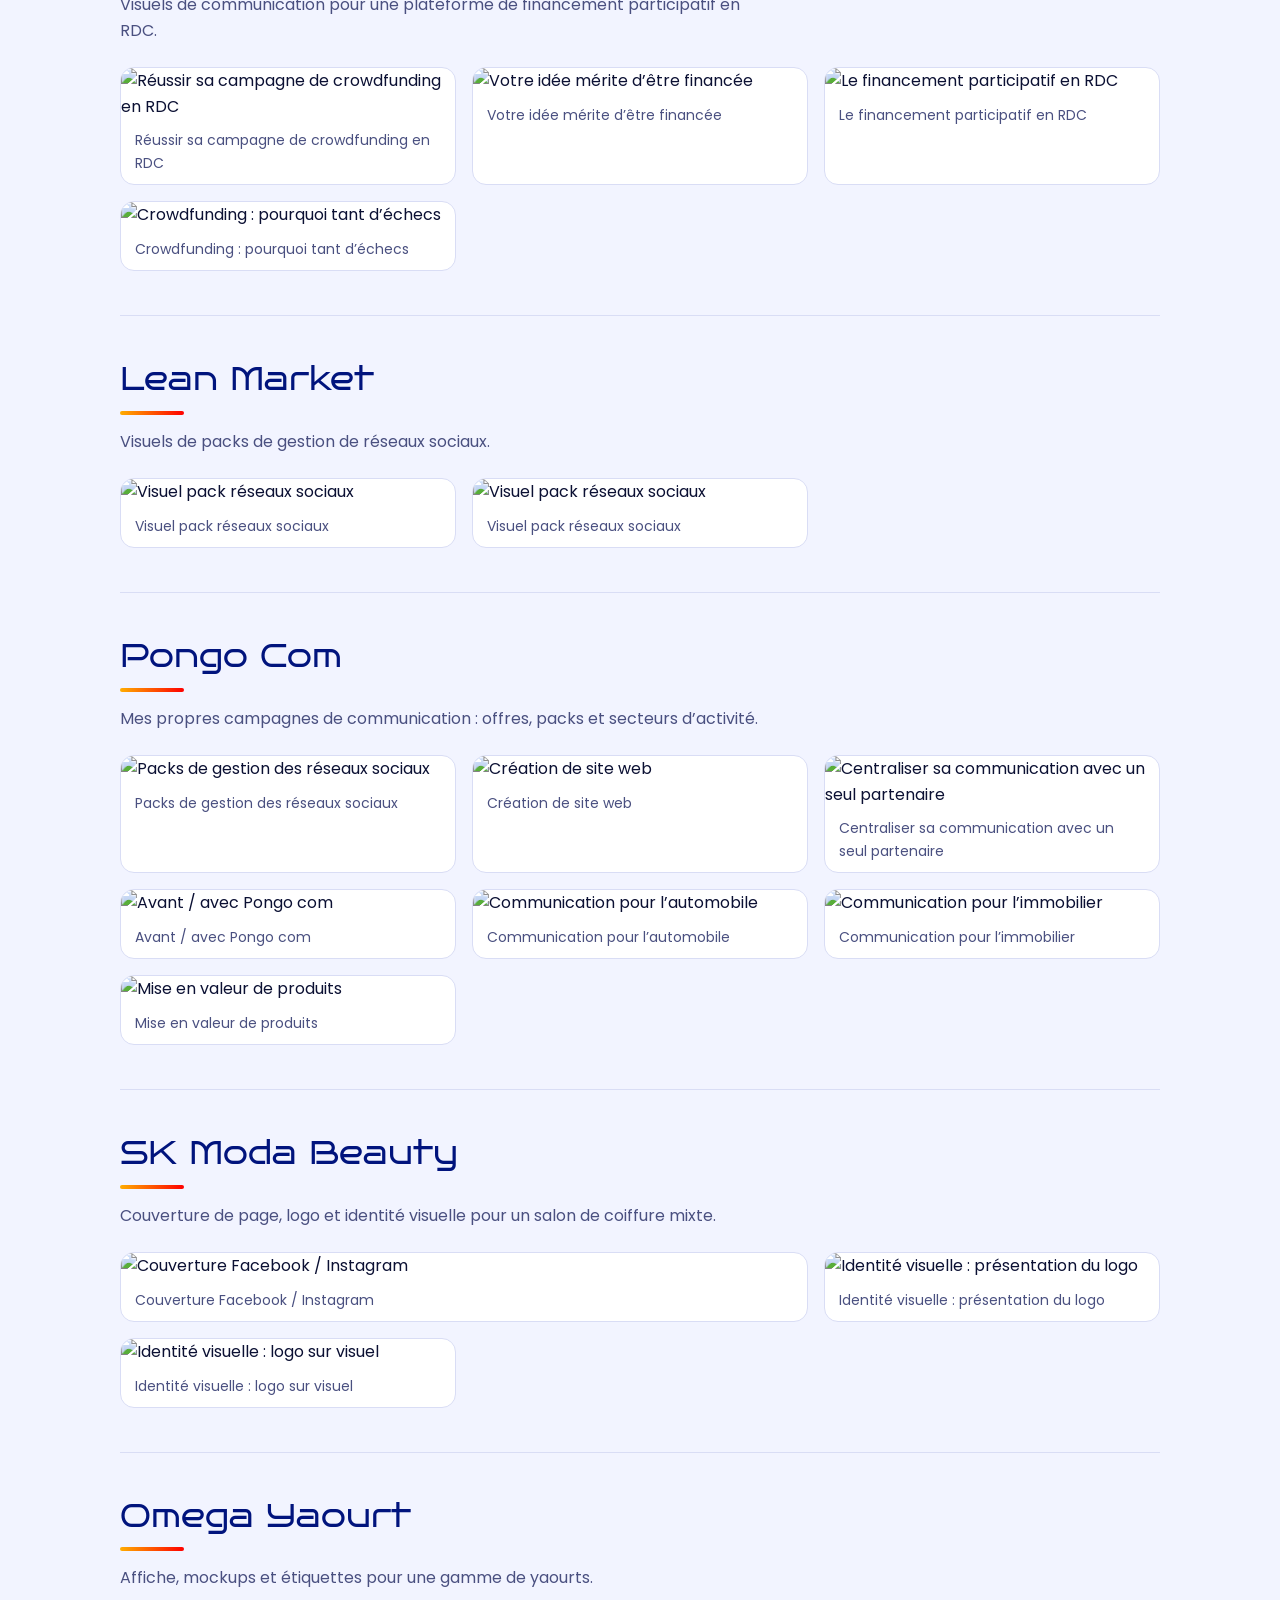
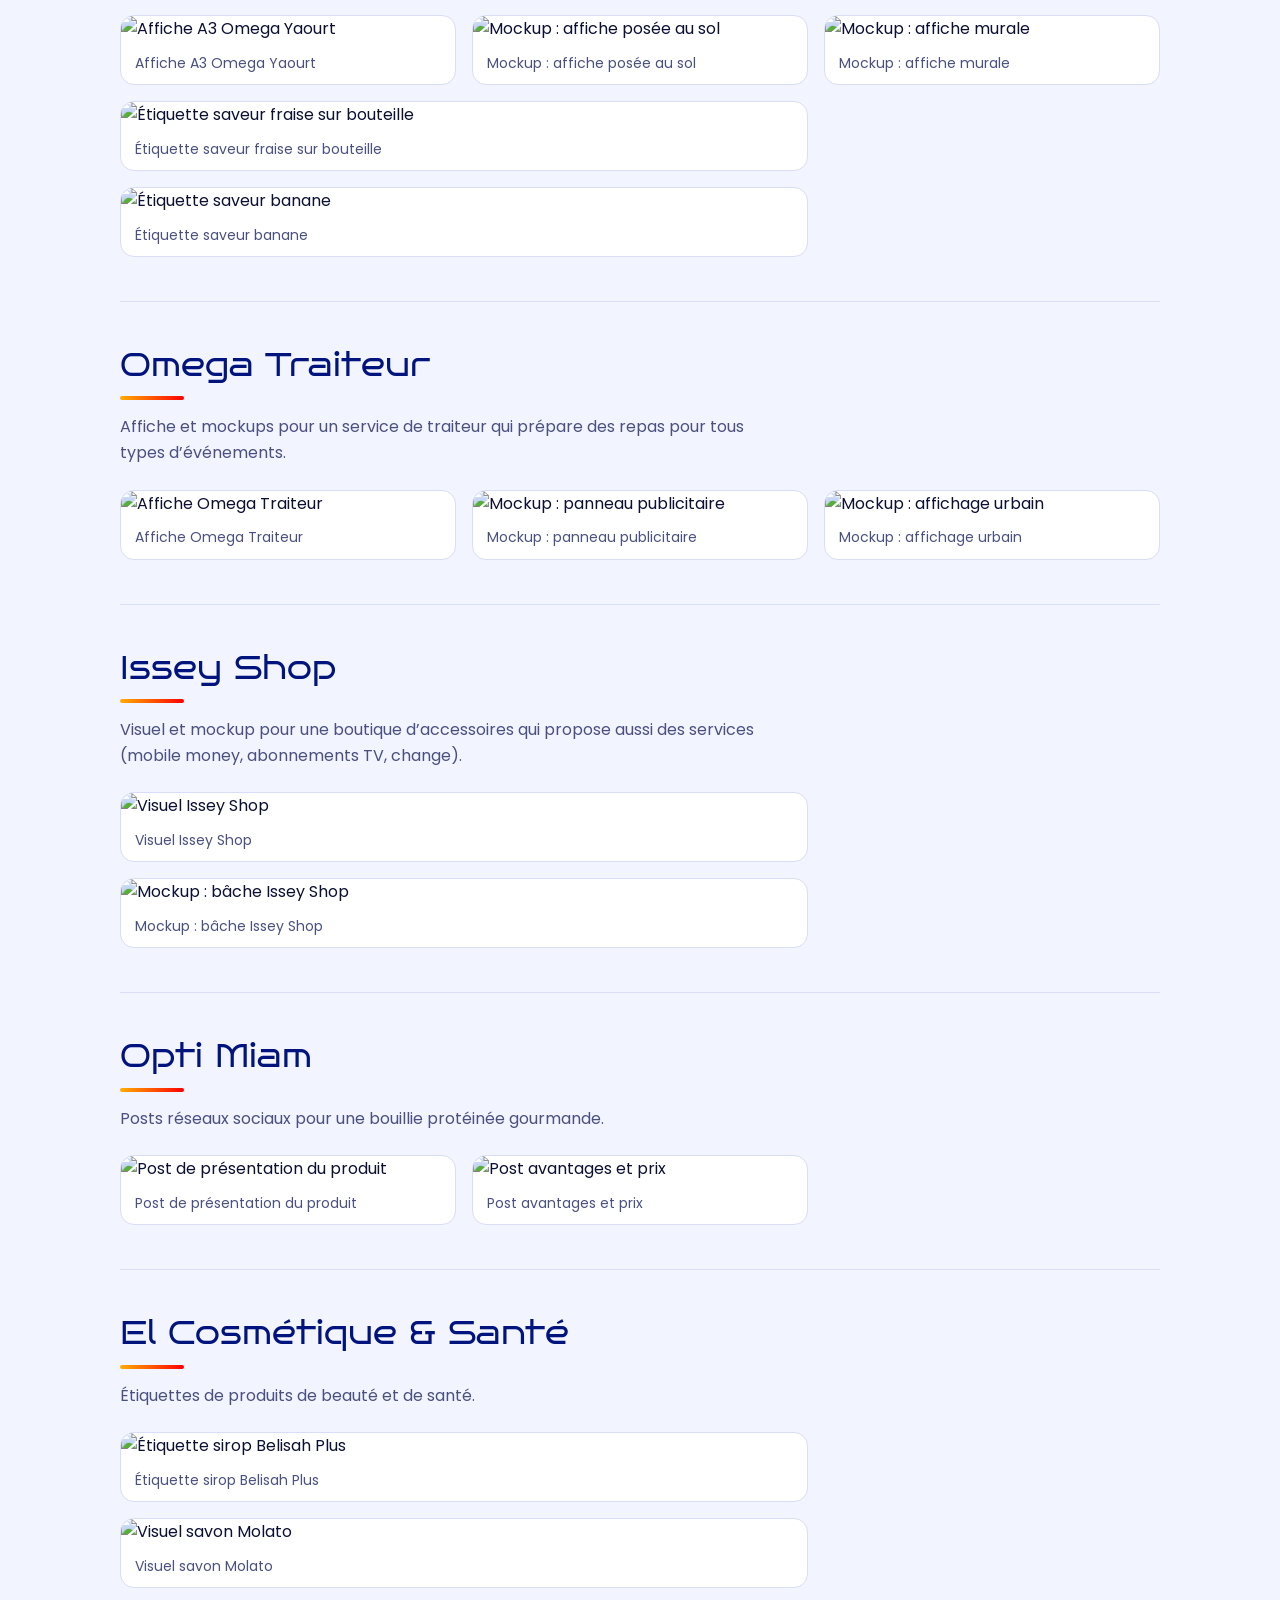
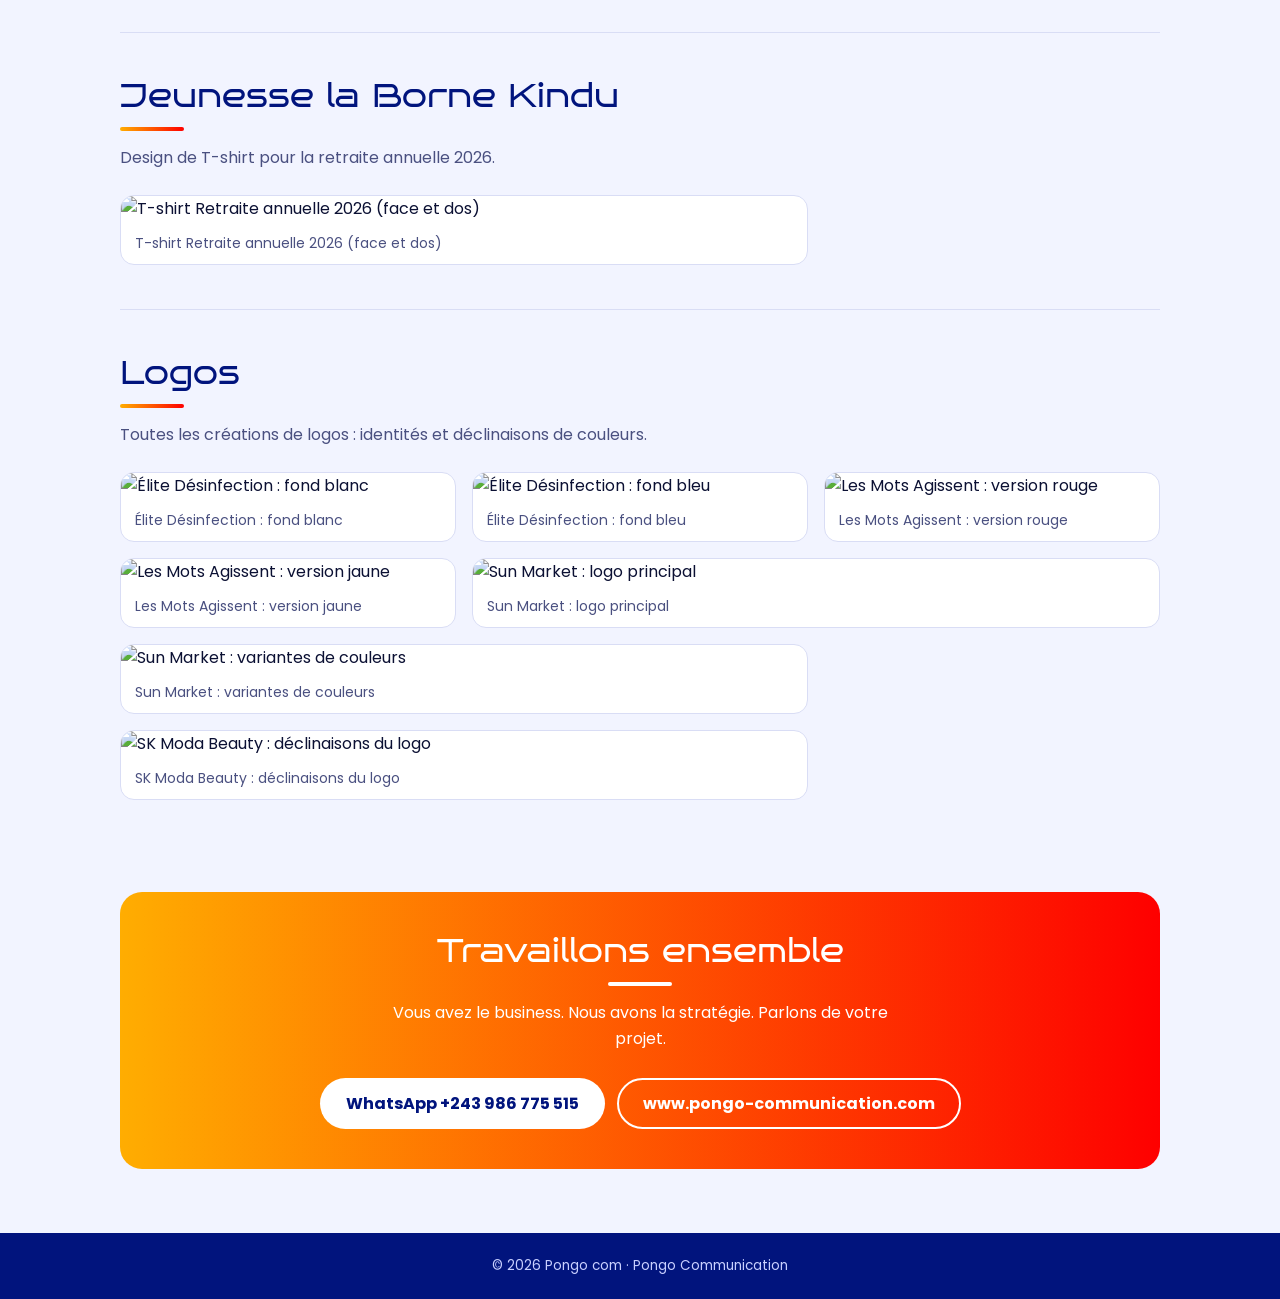
==== commit 5c9c638e: "Servir les images depuis le dépôt GitHub public" ====
--- a/portfolio-original.html
+++ b/portfolio-original.html
@@ -39,25 +39,25 @@
 footer{background:var(--navy);color:#c9d0ff;text-align:center;padding:22px 20px;font-size:13.5px}
 #lb{position:fixed;inset:0;background:rgba(0,0,0,.9);display:none;align-items:center;justify-content:center;padding:20px;z-index:50;cursor:zoom-out}
 #lb img{max-width:100%;max-height:100%;border-radius:8px}
-</style></head><body><header class="top"><div class="w"><img class="logo" alt="Pongo com" src="images/img-01.png">
+</style></head><body><header class="top"><div class="w"><img class="logo" alt="Pongo com" src="https://raw.githubusercontent.com/elmyster02-sketch/Portofolio-pongo-communication/main/images/img-01.png">
 <span class="tag">PORTFOLIO</span>
 <h1>Votre communication, <em>notre expertise.</em></h1>
 <p class="lead">Community manager et créatrice de contenu. Création de contenu, stratégie marketing, consultation et formations en communication.</p>
 <nav><a href="#pongo-print">Pongo Print</a><a href="#sun-market">Sun Market</a><a href="#creons-cd">Créons.cd</a><a href="#lean-market">Lean Market</a><a href="#pongo-com">Pongo Com</a><a href="#sk-moda-beauty">SK Moda Beauty</a><a href="#omega-yaourt">Omega Yaourt</a><a href="#omega-traiteur">Omega Traiteur</a><a href="#issey-shop">Issey Shop</a><a href="#opti-miam">Opti Miam</a><a href="#el-cosmetique-sante">El Cosmétique & Santé</a><a href="#jeunesse-la-borne-kindu">Jeunesse la Borne Kindu</a><a href="#logos">Logos</a></nav></div></header>
 <div class="w">
-<section id="pongo-print"><h2>Pongo Print</h2><p class="sub">Série d'affiches promotionnelles pour un service d'impression : textile, papier, bâches, cartes.</p><div class="grid"><figure class=""><img loading="lazy" src="images/img-02.jpg" alt="Catalogue des services"><figcaption>Catalogue des services</figcaption></figure><figure class=""><img loading="lazy" src="images/img-03.jpg" alt="T-shirts"><figcaption>T-shirts</figcaption></figure><figure class=""><img loading="lazy" src="images/img-04.jpg" alt="Polos Lacoste"><figcaption>Polos Lacoste</figcaption></figure><figure class=""><img loading="lazy" src="images/img-05.jpg" alt="Maillots"><figcaption>Maillots</figcaption></figure><figure class=""><img loading="lazy" src="images/img-06.jpg" alt="Gilets"><figcaption>Gilets</figcaption></figure><figure class=""><img loading="lazy" src="images/img-07.jpg" alt="Gilet presse"><figcaption>Gilet presse</figcaption></figure><figure class=""><img loading="lazy" src="images/img-08.jpg" alt="Papiers & autocollants"><figcaption>Papiers & autocollants</figcaption></figure><figure class=""><img loading="lazy" src="images/img-09.jpg" alt="Bâches & roll-up"><figcaption>Bâches & roll-up</figcaption></figure><figure class=""><img loading="lazy" src="images/img-10.jpg" alt="Cartes de visite"><figcaption>Cartes de visite</figcaption></figure></div></section>
-<section id="sun-market"><h2>Sun Market</h2><p class="sub">Identité visuelle et supports pour une plateforme boursière qui relie investisseurs et jeunes entreprises.</p><div class="grid"><figure class="wide"><img loading="lazy" src="images/img-11.jpg" alt="Charte graphique : logo, typographies, couleurs"><figcaption>Charte graphique : logo, typographies, couleurs</figcaption></figure><figure class="wide"><img loading="lazy" src="images/img-12.jpg" alt="Papeterie & supports de marque"><figcaption>Papeterie & supports de marque</figcaption></figure><figure class="wide"><img loading="lazy" src="images/img-13.jpg" alt="Déclinaison sur tablette"><figcaption>Déclinaison sur tablette</figcaption></figure><figure class=""><img loading="lazy" src="images/img-15.jpg" alt="Post carrousel pour les réseaux sociaux"><figcaption>Post carrousel pour les réseaux sociaux</figcaption></figure></div></section>
-<section id="creons-cd"><h2>Créons.cd</h2><p class="sub">Visuels de communication pour une plateforme de financement participatif en RDC.</p><div class="grid"><figure><img loading="lazy" src="images/img-16.jpg" alt="Réussir sa campagne de crowdfunding en RDC"><figcaption>Réussir sa campagne de crowdfunding en RDC</figcaption></figure><figure><img loading="lazy" src="images/img-17.jpg" alt="Votre idée mérite d’être financée"><figcaption>Votre idée mérite d’être financée</figcaption></figure><figure><img loading="lazy" src="images/img-18.jpg" alt="Le financement participatif en RDC"><figcaption>Le financement participatif en RDC</figcaption></figure><figure><img loading="lazy" src="images/img-19.jpg" alt="Crowdfunding : pourquoi tant d’échecs"><figcaption>Crowdfunding : pourquoi tant d’échecs</figcaption></figure></div></section>
-<section id="lean-market"><h2>Lean Market</h2><p class="sub">Visuels de packs de gestion de réseaux sociaux.</p><div class="grid"><figure class=""><img loading="lazy" src="images/img-20.jpg" alt="Visuel pack réseaux sociaux"><figcaption>Visuel pack réseaux sociaux</figcaption></figure><figure class=""><img loading="lazy" src="images/img-21.jpg" alt="Visuel pack réseaux sociaux"><figcaption>Visuel pack réseaux sociaux</figcaption></figure></div></section>
-<section id="pongo-com"><h2>Pongo Com</h2><p class="sub">Mes propres campagnes de communication : offres, packs et secteurs d’activité.</p><div class="grid"><figure class=""><img loading="lazy" src="images/img-22.jpg" alt="Packs de gestion des réseaux sociaux"><figcaption>Packs de gestion des réseaux sociaux</figcaption></figure><figure class=""><img loading="lazy" src="images/img-23.jpg" alt="Création de site web"><figcaption>Création de site web</figcaption></figure><figure class=""><img loading="lazy" src="images/img-24.jpg" alt="Centraliser sa communication avec un seul partenaire"><figcaption>Centraliser sa communication avec un seul partenaire</figcaption></figure><figure class=""><img loading="lazy" src="images/img-25.jpg" alt="Avant / avec Pongo com"><figcaption>Avant / avec Pongo com</figcaption></figure><figure class=""><img loading="lazy" src="images/img-26.jpg" alt="Communication pour l’automobile"><figcaption>Communication pour l’automobile</figcaption></figure><figure class=""><img loading="lazy" src="images/img-27.jpg" alt="Communication pour l’immobilier"><figcaption>Communication pour l’immobilier</figcaption></figure><figure class=""><img loading="lazy" src="images/img-28.jpg" alt="Mise en valeur de produits"><figcaption>Mise en valeur de produits</figcaption></figure></div></section>
-<section id="sk-moda-beauty"><h2>SK Moda Beauty</h2><p class="sub">Couverture de page, logo et identité visuelle pour un salon de coiffure mixte.</p><div class="grid"><figure class="wide"><img loading="lazy" src="images/img-29.jpg" alt="Couverture Facebook / Instagram"><figcaption>Couverture Facebook / Instagram</figcaption></figure><figure class=""><img loading="lazy" src="images/img-31.jpg" alt="Identité visuelle : présentation du logo"><figcaption>Identité visuelle : présentation du logo</figcaption></figure><figure class=""><img loading="lazy" src="images/img-32.jpg" alt="Identité visuelle : logo sur visuel"><figcaption>Identité visuelle : logo sur visuel</figcaption></figure></div></section>
-<section id="omega-yaourt"><h2>Omega Yaourt</h2><p class="sub">Affiche, mockups et étiquettes pour une gamme de yaourts.</p><div class="grid"><figure class=""><img loading="lazy" src="images/img-33.jpg" alt="Affiche A3 Omega Yaourt"><figcaption>Affiche A3 Omega Yaourt</figcaption></figure><figure><img loading="lazy" src="images/img-41.jpg" alt="Mockup : affiche posée au sol"><figcaption>Mockup : affiche posée au sol</figcaption></figure><figure><img loading="lazy" src="images/img-42.jpg" alt="Mockup : affiche murale"><figcaption>Mockup : affiche murale</figcaption></figure><figure class="wide"><img loading="lazy" src="images/img-43.jpg" alt="Étiquette saveur fraise sur bouteille"><figcaption>Étiquette saveur fraise sur bouteille</figcaption></figure><figure class="wide"><img loading="lazy" src="images/img-44.jpg" alt="Étiquette saveur banane"><figcaption>Étiquette saveur banane</figcaption></figure></div></section>
-<section id="omega-traiteur"><h2>Omega Traiteur</h2><p class="sub">Affiche et mockups pour un service de traiteur qui prépare des repas pour tous types d’événements.</p><div class="grid"><figure><img loading="lazy" src="images/img-45.jpg" alt="Affiche Omega Traiteur"><figcaption>Affiche Omega Traiteur</figcaption></figure><figure><img loading="lazy" src="images/img-46.jpg" alt="Mockup : panneau publicitaire"><figcaption>Mockup : panneau publicitaire</figcaption></figure><figure><img loading="lazy" src="images/img-47.jpg" alt="Mockup : affichage urbain"><figcaption>Mockup : affichage urbain</figcaption></figure></div></section>
-<section id="issey-shop"><h2>Issey Shop</h2><p class="sub">Visuel et mockup pour une boutique d’accessoires qui propose aussi des services (mobile money, abonnements TV, change).</p><div class="grid"><figure class="wide"><img loading="lazy" src="images/img-48.jpg" alt="Visuel Issey Shop"><figcaption>Visuel Issey Shop</figcaption></figure><figure class="wide"><img loading="lazy" src="images/img-49.jpg" alt="Mockup : bâche Issey Shop"><figcaption>Mockup : bâche Issey Shop</figcaption></figure></div></section>
-<section id="opti-miam"><h2>Opti Miam</h2><p class="sub">Posts réseaux sociaux pour une bouillie protéinée gourmande.</p><div class="grid"><figure class=""><img loading="lazy" src="images/img-34.jpg" alt="Post de présentation du produit"><figcaption>Post de présentation du produit</figcaption></figure><figure class=""><img loading="lazy" src="images/img-35.jpg" alt="Post avantages et prix"><figcaption>Post avantages et prix</figcaption></figure></div></section>
-<section id="el-cosmetique-sante"><h2>El Cosmétique & Santé</h2><p class="sub">Étiquettes de produits de beauté et de santé.</p><div class="grid"><figure class="wide"><img loading="lazy" src="images/img-38.jpg" alt="Étiquette sirop Belisah Plus"><figcaption>Étiquette sirop Belisah Plus</figcaption></figure><figure class="wide"><img loading="lazy" src="images/img-39.jpg" alt="Visuel savon Molato"><figcaption>Visuel savon Molato</figcaption></figure></div></section>
-<section id="jeunesse-la-borne-kindu"><h2>Jeunesse la Borne Kindu</h2><p class="sub">Design de T-shirt pour la retraite annuelle 2026.</p><div class="grid"><figure class="wide"><img loading="lazy" src="images/img-40.jpg" alt="T-shirt Retraite annuelle 2026 (face et dos)"><figcaption>T-shirt Retraite annuelle 2026 (face et dos)</figcaption></figure></div></section>
-<section id="logos"><h2>Logos</h2><p class="sub">Toutes les créations de logos : identités et déclinaisons de couleurs.</p><div class="grid"><figure class=""><img loading="lazy" src="images/img-36.jpg" alt="Élite Désinfection : fond blanc"><figcaption>Élite Désinfection : fond blanc</figcaption></figure><figure class=""><img loading="lazy" src="images/img-37.jpg" alt="Élite Désinfection : fond bleu"><figcaption>Élite Désinfection : fond bleu</figcaption></figure><figure><img loading="lazy" src="images/img-50.jpg" alt="Les Mots Agissent : version rouge"><figcaption>Les Mots Agissent : version rouge</figcaption></figure><figure><img loading="lazy" src="images/img-51.jpg" alt="Les Mots Agissent : version jaune"><figcaption>Les Mots Agissent : version jaune</figcaption></figure><figure class="wide"><img loading="lazy" src="images/img-52.jpg" alt="Sun Market : logo principal"><figcaption>Sun Market : logo principal</figcaption></figure><figure class="wide"><img loading="lazy" src="images/img-14.jpg" alt="Sun Market : variantes de couleurs"><figcaption>Sun Market : variantes de couleurs</figcaption></figure><figure class="wide"><img loading="lazy" src="images/img-30.jpg" alt="SK Moda Beauty : déclinaisons du logo"><figcaption>SK Moda Beauty : déclinaisons du logo</figcaption></figure></div></section>
+<section id="pongo-print"><h2>Pongo Print</h2><p class="sub">Série d'affiches promotionnelles pour un service d'impression : textile, papier, bâches, cartes.</p><div class="grid"><figure class=""><img loading="lazy" src="https://raw.githubusercontent.com/elmyster02-sketch/Portofolio-pongo-communication/main/images/img-02.jpg" alt="Catalogue des services"><figcaption>Catalogue des services</figcaption></figure><figure class=""><img loading="lazy" src="https://raw.githubusercontent.com/elmyster02-sketch/Portofolio-pongo-communication/main/images/img-03.jpg" alt="T-shirts"><figcaption>T-shirts</figcaption></figure><figure class=""><img loading="lazy" src="https://raw.githubusercontent.com/elmyster02-sketch/Portofolio-pongo-communication/main/images/img-04.jpg" alt="Polos Lacoste"><figcaption>Polos Lacoste</figcaption></figure><figure class=""><img loading="lazy" src="https://raw.githubusercontent.com/elmyster02-sketch/Portofolio-pongo-communication/main/images/img-05.jpg" alt="Maillots"><figcaption>Maillots</figcaption></figure><figure class=""><img loading="lazy" src="https://raw.githubusercontent.com/elmyster02-sketch/Portofolio-pongo-communication/main/images/img-06.jpg" alt="Gilets"><figcaption>Gilets</figcaption></figure><figure class=""><img loading="lazy" src="https://raw.githubusercontent.com/elmyster02-sketch/Portofolio-pongo-communication/main/images/img-07.jpg" alt="Gilet presse"><figcaption>Gilet presse</figcaption></figure><figure class=""><img loading="lazy" src="https://raw.githubusercontent.com/elmyster02-sketch/Portofolio-pongo-communication/main/images/img-08.jpg" alt="Papiers & autocollants"><figcaption>Papiers & autocollants</figcaption></figure><figure class=""><img loading="lazy" src="https://raw.githubusercontent.com/elmyster02-sketch/Portofolio-pongo-communication/main/images/img-09.jpg" alt="Bâches & roll-up"><figcaption>Bâches & roll-up</figcaption></figure><figure class=""><img loading="lazy" src="https://raw.githubusercontent.com/elmyster02-sketch/Portofolio-pongo-communication/main/images/img-10.jpg" alt="Cartes de visite"><figcaption>Cartes de visite</figcaption></figure></div></section>
+<section id="sun-market"><h2>Sun Market</h2><p class="sub">Identité visuelle et supports pour une plateforme boursière qui relie investisseurs et jeunes entreprises.</p><div class="grid"><figure class="wide"><img loading="lazy" src="https://raw.githubusercontent.com/elmyster02-sketch/Portofolio-pongo-communication/main/images/img-11.jpg" alt="Charte graphique : logo, typographies, couleurs"><figcaption>Charte graphique : logo, typographies, couleurs</figcaption></figure><figure class="wide"><img loading="lazy" src="https://raw.githubusercontent.com/elmyster02-sketch/Portofolio-pongo-communication/main/images/img-12.jpg" alt="Papeterie & supports de marque"><figcaption>Papeterie & supports de marque</figcaption></figure><figure class="wide"><img loading="lazy" src="https://raw.githubusercontent.com/elmyster02-sketch/Portofolio-pongo-communication/main/images/img-13.jpg" alt="Déclinaison sur tablette"><figcaption>Déclinaison sur tablette</figcaption></figure><figure class=""><img loading="lazy" src="https://raw.githubusercontent.com/elmyster02-sketch/Portofolio-pongo-communication/main/images/img-15.jpg" alt="Post carrousel pour les réseaux sociaux"><figcaption>Post carrousel pour les réseaux sociaux</figcaption></figure></div></section>
+<section id="creons-cd"><h2>Créons.cd</h2><p class="sub">Visuels de communication pour une plateforme de financement participatif en RDC.</p><div class="grid"><figure><img loading="lazy" src="https://raw.githubusercontent.com/elmyster02-sketch/Portofolio-pongo-communication/main/images/img-16.jpg" alt="Réussir sa campagne de crowdfunding en RDC"><figcaption>Réussir sa campagne de crowdfunding en RDC</figcaption></figure><figure><img loading="lazy" src="https://raw.githubusercontent.com/elmyster02-sketch/Portofolio-pongo-communication/main/images/img-17.jpg" alt="Votre idée mérite d’être financée"><figcaption>Votre idée mérite d’être financée</figcaption></figure><figure><img loading="lazy" src="https://raw.githubusercontent.com/elmyster02-sketch/Portofolio-pongo-communication/main/images/img-18.jpg" alt="Le financement participatif en RDC"><figcaption>Le financement participatif en RDC</figcaption></figure><figure><img loading="lazy" src="https://raw.githubusercontent.com/elmyster02-sketch/Portofolio-pongo-communication/main/images/img-19.jpg" alt="Crowdfunding : pourquoi tant d’échecs"><figcaption>Crowdfunding : pourquoi tant d’échecs</figcaption></figure></div></section>
+<section id="lean-market"><h2>Lean Market</h2><p class="sub">Visuels de packs de gestion de réseaux sociaux.</p><div class="grid"><figure class=""><img loading="lazy" src="https://raw.githubusercontent.com/elmyster02-sketch/Portofolio-pongo-communication/main/images/img-20.jpg" alt="Visuel pack réseaux sociaux"><figcaption>Visuel pack réseaux sociaux</figcaption></figure><figure class=""><img loading="lazy" src="https://raw.githubusercontent.com/elmyster02-sketch/Portofolio-pongo-communication/main/images/img-21.jpg" alt="Visuel pack réseaux sociaux"><figcaption>Visuel pack réseaux sociaux</figcaption></figure></div></section>
+<section id="pongo-com"><h2>Pongo Com</h2><p class="sub">Mes propres campagnes de communication : offres, packs et secteurs d’activité.</p><div class="grid"><figure class=""><img loading="lazy" src="https://raw.githubusercontent.com/elmyster02-sketch/Portofolio-pongo-communication/main/images/img-22.jpg" alt="Packs de gestion des réseaux sociaux"><figcaption>Packs de gestion des réseaux sociaux</figcaption></figure><figure class=""><img loading="lazy" src="https://raw.githubusercontent.com/elmyster02-sketch/Portofolio-pongo-communication/main/images/img-23.jpg" alt="Création de site web"><figcaption>Création de site web</figcaption></figure><figure class=""><img loading="lazy" src="https://raw.githubusercontent.com/elmyster02-sketch/Portofolio-pongo-communication/main/images/img-24.jpg" alt="Centraliser sa communication avec un seul partenaire"><figcaption>Centraliser sa communication avec un seul partenaire</figcaption></figure><figure class=""><img loading="lazy" src="https://raw.githubusercontent.com/elmyster02-sketch/Portofolio-pongo-communication/main/images/img-25.jpg" alt="Avant / avec Pongo com"><figcaption>Avant / avec Pongo com</figcaption></figure><figure class=""><img loading="lazy" src="https://raw.githubusercontent.com/elmyster02-sketch/Portofolio-pongo-communication/main/images/img-26.jpg" alt="Communication pour l’automobile"><figcaption>Communication pour l’automobile</figcaption></figure><figure class=""><img loading="lazy" src="https://raw.githubusercontent.com/elmyster02-sketch/Portofolio-pongo-communication/main/images/img-27.jpg" alt="Communication pour l’immobilier"><figcaption>Communication pour l’immobilier</figcaption></figure><figure class=""><img loading="lazy" src="https://raw.githubusercontent.com/elmyster02-sketch/Portofolio-pongo-communication/main/images/img-28.jpg" alt="Mise en valeur de produits"><figcaption>Mise en valeur de produits</figcaption></figure></div></section>
+<section id="sk-moda-beauty"><h2>SK Moda Beauty</h2><p class="sub">Couverture de page, logo et identité visuelle pour un salon de coiffure mixte.</p><div class="grid"><figure class="wide"><img loading="lazy" src="https://raw.githubusercontent.com/elmyster02-sketch/Portofolio-pongo-communication/main/images/img-29.jpg" alt="Couverture Facebook / Instagram"><figcaption>Couverture Facebook / Instagram</figcaption></figure><figure class=""><img loading="lazy" src="https://raw.githubusercontent.com/elmyster02-sketch/Portofolio-pongo-communication/main/images/img-31.jpg" alt="Identité visuelle : présentation du logo"><figcaption>Identité visuelle : présentation du logo</figcaption></figure><figure class=""><img loading="lazy" src="https://raw.githubusercontent.com/elmyster02-sketch/Portofolio-pongo-communication/main/images/img-32.jpg" alt="Identité visuelle : logo sur visuel"><figcaption>Identité visuelle : logo sur visuel</figcaption></figure></div></section>
+<section id="omega-yaourt"><h2>Omega Yaourt</h2><p class="sub">Affiche, mockups et étiquettes pour une gamme de yaourts.</p><div class="grid"><figure class=""><img loading="lazy" src="https://raw.githubusercontent.com/elmyster02-sketch/Portofolio-pongo-communication/main/images/img-33.jpg" alt="Affiche A3 Omega Yaourt"><figcaption>Affiche A3 Omega Yaourt</figcaption></figure><figure><img loading="lazy" src="https://raw.githubusercontent.com/elmyster02-sketch/Portofolio-pongo-communication/main/images/img-41.jpg" alt="Mockup : affiche posée au sol"><figcaption>Mockup : affiche posée au sol</figcaption></figure><figure><img loading="lazy" src="https://raw.githubusercontent.com/elmyster02-sketch/Portofolio-pongo-communication/main/images/img-42.jpg" alt="Mockup : affiche murale"><figcaption>Mockup : affiche murale</figcaption></figure><figure class="wide"><img loading="lazy" src="https://raw.githubusercontent.com/elmyster02-sketch/Portofolio-pongo-communication/main/images/img-43.jpg" alt="Étiquette saveur fraise sur bouteille"><figcaption>Étiquette saveur fraise sur bouteille</figcaption></figure><figure class="wide"><img loading="lazy" src="https://raw.githubusercontent.com/elmyster02-sketch/Portofolio-pongo-communication/main/images/img-44.jpg" alt="Étiquette saveur banane"><figcaption>Étiquette saveur banane</figcaption></figure></div></section>
+<section id="omega-traiteur"><h2>Omega Traiteur</h2><p class="sub">Affiche et mockups pour un service de traiteur qui prépare des repas pour tous types d’événements.</p><div class="grid"><figure><img loading="lazy" src="https://raw.githubusercontent.com/elmyster02-sketch/Portofolio-pongo-communication/main/images/img-45.jpg" alt="Affiche Omega Traiteur"><figcaption>Affiche Omega Traiteur</figcaption></figure><figure><img loading="lazy" src="https://raw.githubusercontent.com/elmyster02-sketch/Portofolio-pongo-communication/main/images/img-46.jpg" alt="Mockup : panneau publicitaire"><figcaption>Mockup : panneau publicitaire</figcaption></figure><figure><img loading="lazy" src="https://raw.githubusercontent.com/elmyster02-sketch/Portofolio-pongo-communication/main/images/img-47.jpg" alt="Mockup : affichage urbain"><figcaption>Mockup : affichage urbain</figcaption></figure></div></section>
+<section id="issey-shop"><h2>Issey Shop</h2><p class="sub">Visuel et mockup pour une boutique d’accessoires qui propose aussi des services (mobile money, abonnements TV, change).</p><div class="grid"><figure class="wide"><img loading="lazy" src="https://raw.githubusercontent.com/elmyster02-sketch/Portofolio-pongo-communication/main/images/img-48.jpg" alt="Visuel Issey Shop"><figcaption>Visuel Issey Shop</figcaption></figure><figure class="wide"><img loading="lazy" src="https://raw.githubusercontent.com/elmyster02-sketch/Portofolio-pongo-communication/main/images/img-49.jpg" alt="Mockup : bâche Issey Shop"><figcaption>Mockup : bâche Issey Shop</figcaption></figure></div></section>
+<section id="opti-miam"><h2>Opti Miam</h2><p class="sub">Posts réseaux sociaux pour une bouillie protéinée gourmande.</p><div class="grid"><figure class=""><img loading="lazy" src="https://raw.githubusercontent.com/elmyster02-sketch/Portofolio-pongo-communication/main/images/img-34.jpg" alt="Post de présentation du produit"><figcaption>Post de présentation du produit</figcaption></figure><figure class=""><img loading="lazy" src="https://raw.githubusercontent.com/elmyster02-sketch/Portofolio-pongo-communication/main/images/img-35.jpg" alt="Post avantages et prix"><figcaption>Post avantages et prix</figcaption></figure></div></section>
+<section id="el-cosmetique-sante"><h2>El Cosmétique & Santé</h2><p class="sub">Étiquettes de produits de beauté et de santé.</p><div class="grid"><figure class="wide"><img loading="lazy" src="https://raw.githubusercontent.com/elmyster02-sketch/Portofolio-pongo-communication/main/images/img-38.jpg" alt="Étiquette sirop Belisah Plus"><figcaption>Étiquette sirop Belisah Plus</figcaption></figure><figure class="wide"><img loading="lazy" src="https://raw.githubusercontent.com/elmyster02-sketch/Portofolio-pongo-communication/main/images/img-39.jpg" alt="Visuel savon Molato"><figcaption>Visuel savon Molato</figcaption></figure></div></section>
+<section id="jeunesse-la-borne-kindu"><h2>Jeunesse la Borne Kindu</h2><p class="sub">Design de T-shirt pour la retraite annuelle 2026.</p><div class="grid"><figure class="wide"><img loading="lazy" src="https://raw.githubusercontent.com/elmyster02-sketch/Portofolio-pongo-communication/main/images/img-40.jpg" alt="T-shirt Retraite annuelle 2026 (face et dos)"><figcaption>T-shirt Retraite annuelle 2026 (face et dos)</figcaption></figure></div></section>
+<section id="logos"><h2>Logos</h2><p class="sub">Toutes les créations de logos : identités et déclinaisons de couleurs.</p><div class="grid"><figure class=""><img loading="lazy" src="https://raw.githubusercontent.com/elmyster02-sketch/Portofolio-pongo-communication/main/images/img-36.jpg" alt="Élite Désinfection : fond blanc"><figcaption>Élite Désinfection : fond blanc</figcaption></figure><figure class=""><img loading="lazy" src="https://raw.githubusercontent.com/elmyster02-sketch/Portofolio-pongo-communication/main/images/img-37.jpg" alt="Élite Désinfection : fond bleu"><figcaption>Élite Désinfection : fond bleu</figcaption></figure><figure><img loading="lazy" src="https://raw.githubusercontent.com/elmyster02-sketch/Portofolio-pongo-communication/main/images/img-50.jpg" alt="Les Mots Agissent : version rouge"><figcaption>Les Mots Agissent : version rouge</figcaption></figure><figure><img loading="lazy" src="https://raw.githubusercontent.com/elmyster02-sketch/Portofolio-pongo-communication/main/images/img-51.jpg" alt="Les Mots Agissent : version jaune"><figcaption>Les Mots Agissent : version jaune</figcaption></figure><figure class="wide"><img loading="lazy" src="https://raw.githubusercontent.com/elmyster02-sketch/Portofolio-pongo-communication/main/images/img-52.jpg" alt="Sun Market : logo principal"><figcaption>Sun Market : logo principal</figcaption></figure><figure class="wide"><img loading="lazy" src="https://raw.githubusercontent.com/elmyster02-sketch/Portofolio-pongo-communication/main/images/img-14.jpg" alt="Sun Market : variantes de couleurs"><figcaption>Sun Market : variantes de couleurs</figcaption></figure><figure class="wide"><img loading="lazy" src="https://raw.githubusercontent.com/elmyster02-sketch/Portofolio-pongo-communication/main/images/img-30.jpg" alt="SK Moda Beauty : déclinaisons du logo"><figcaption>SK Moda Beauty : déclinaisons du logo</figcaption></figure></div></section>
 <section class="cta"><div class="ctabox"><h2>Travaillons ensemble</h2><p>Vous avez le business. Nous avons la stratégie. Parlons de votre projet.</p><a class="btn" href="https://wa.me/243986775515">WhatsApp +243 986 775 515</a><a class="btn alt" href="https://www.pongo-communication.com">www.pongo-communication.com</a></div></section>
 </div><footer>© 2026 Pongo com · Pongo Communication</footer><div id="lb"><img alt=""></div>
 <script>
